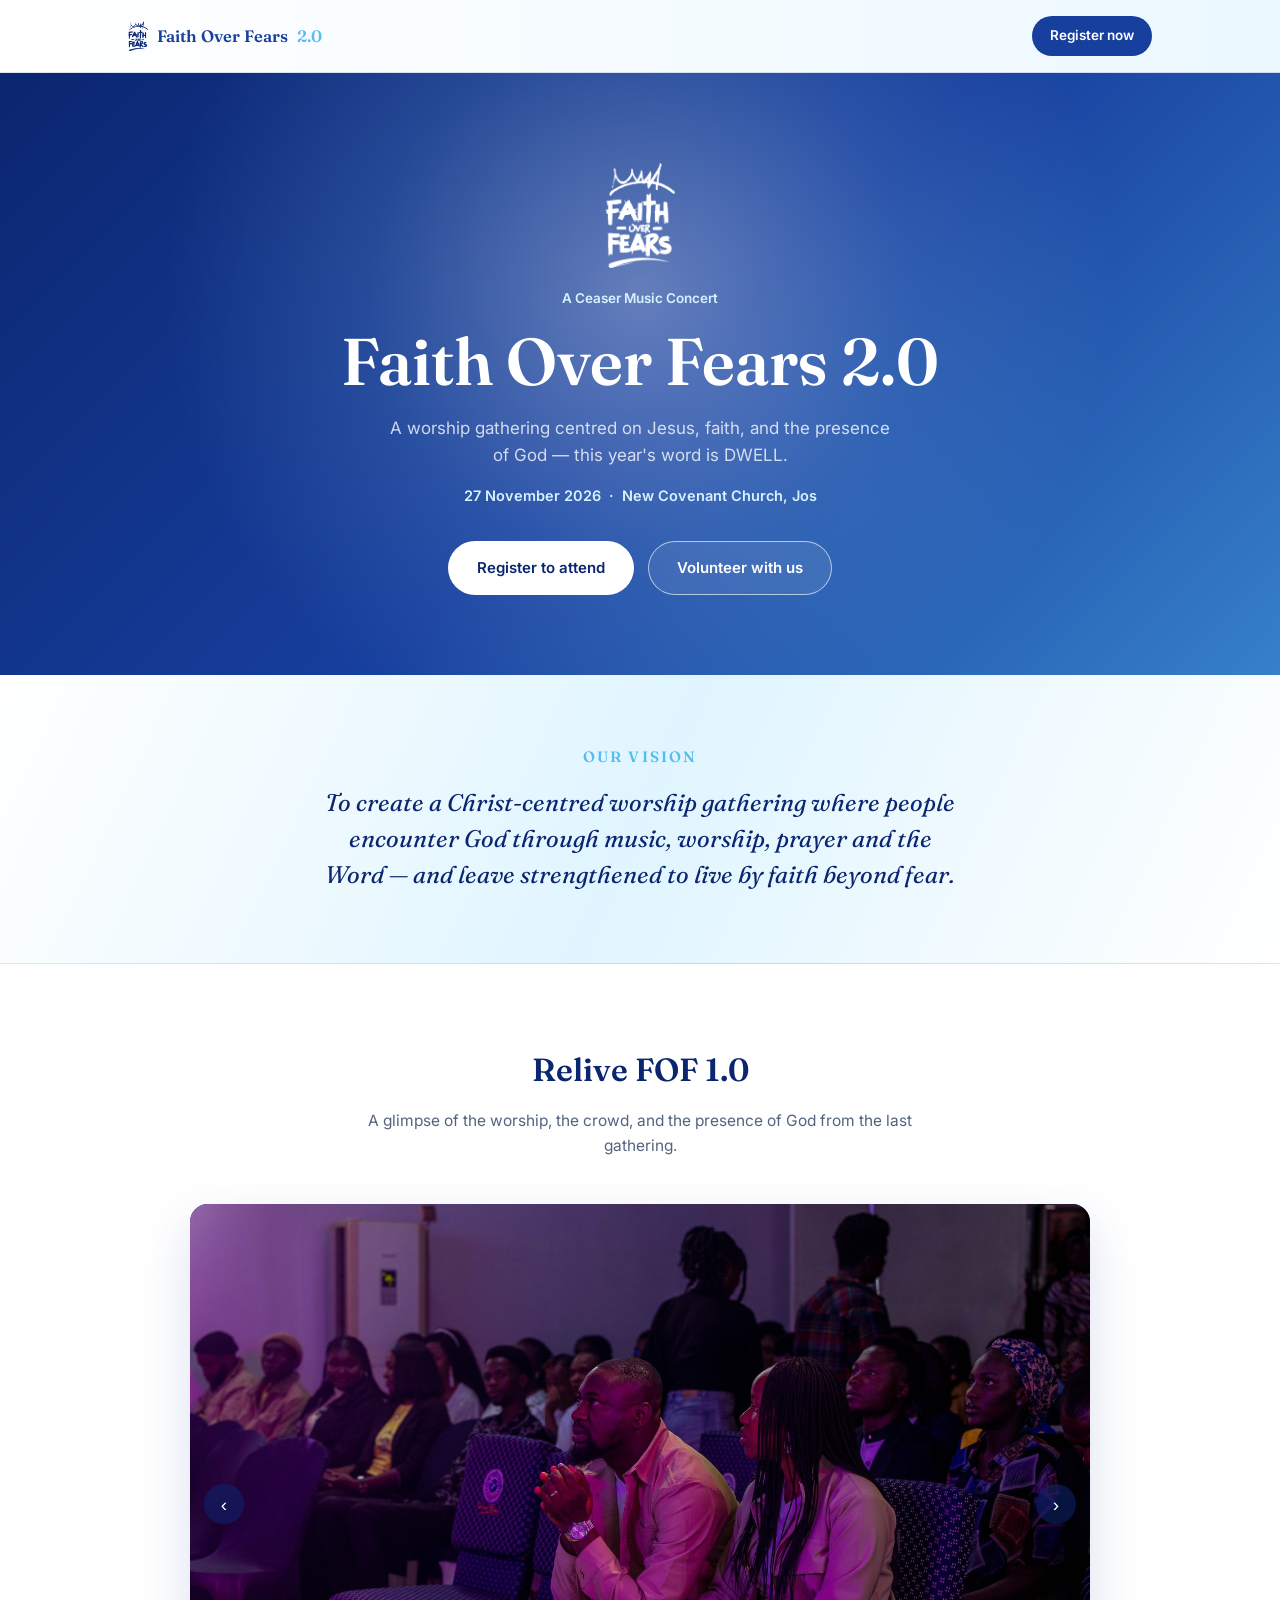
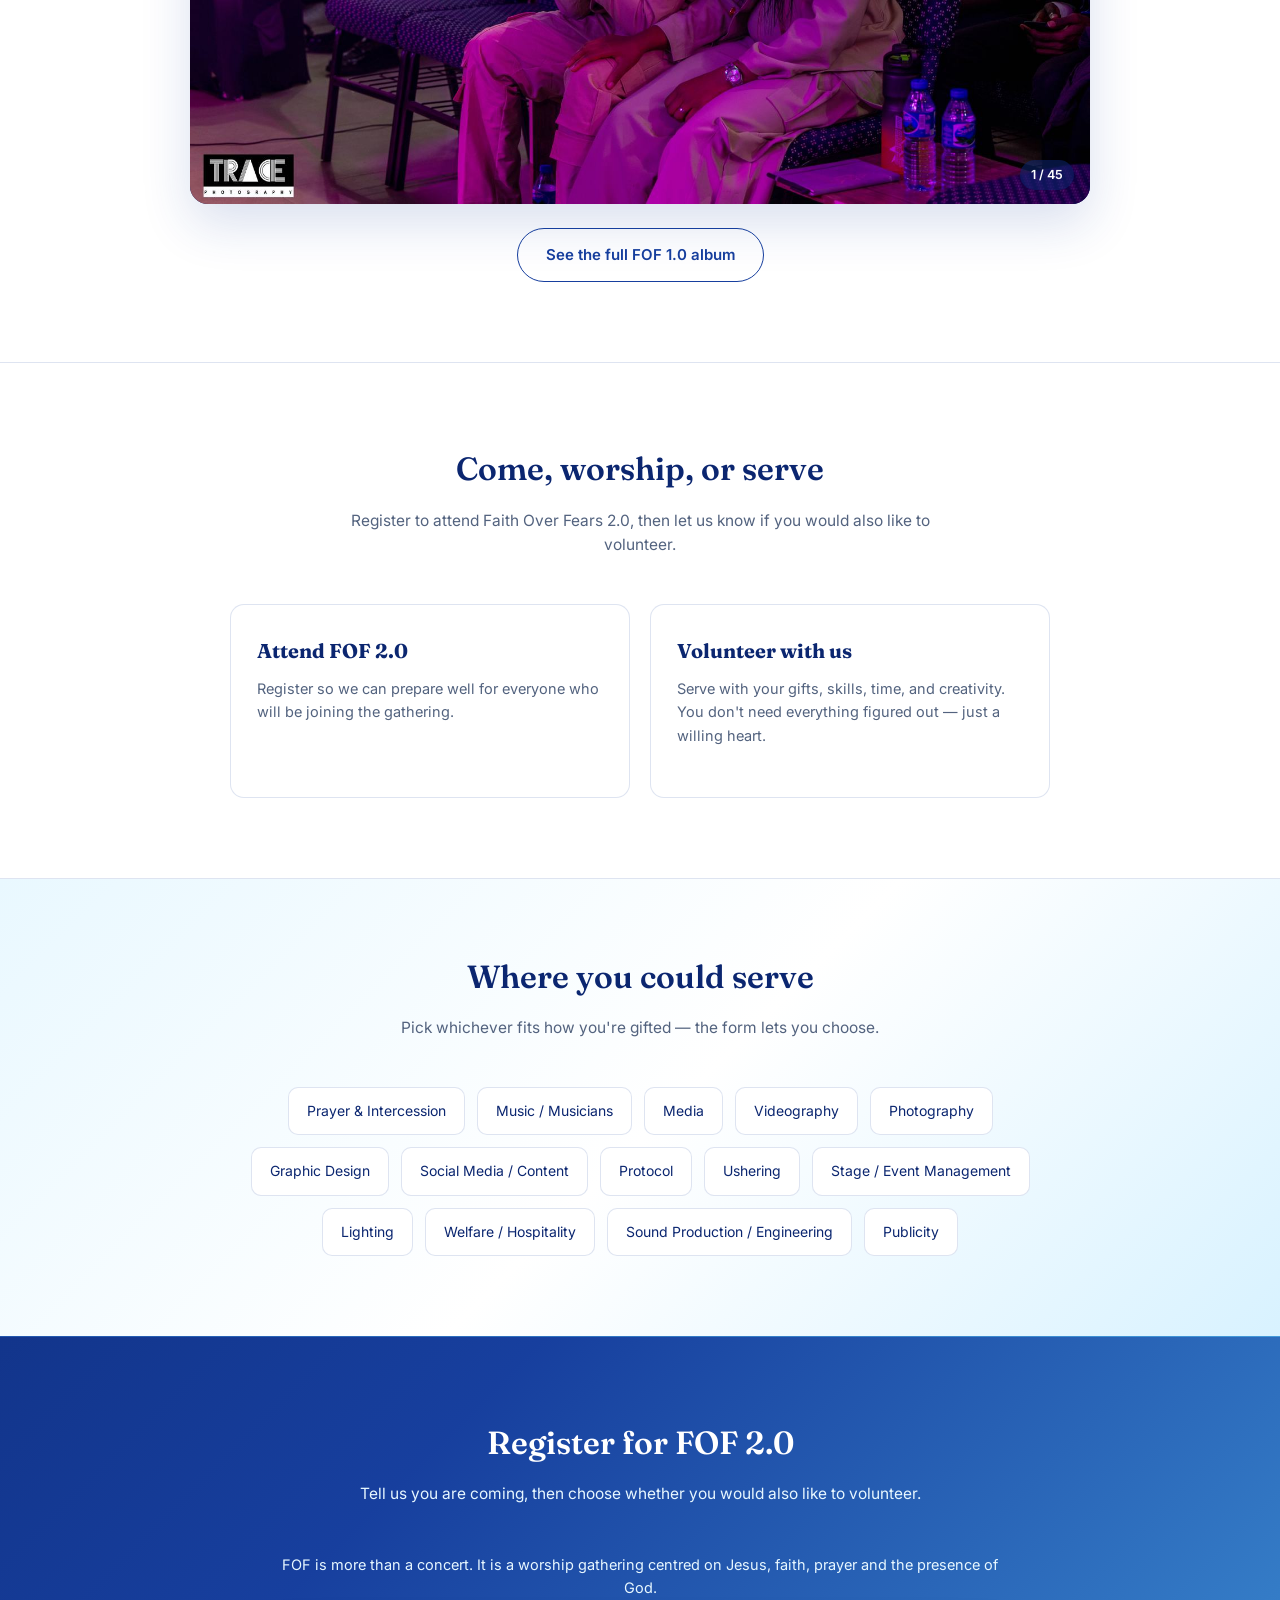
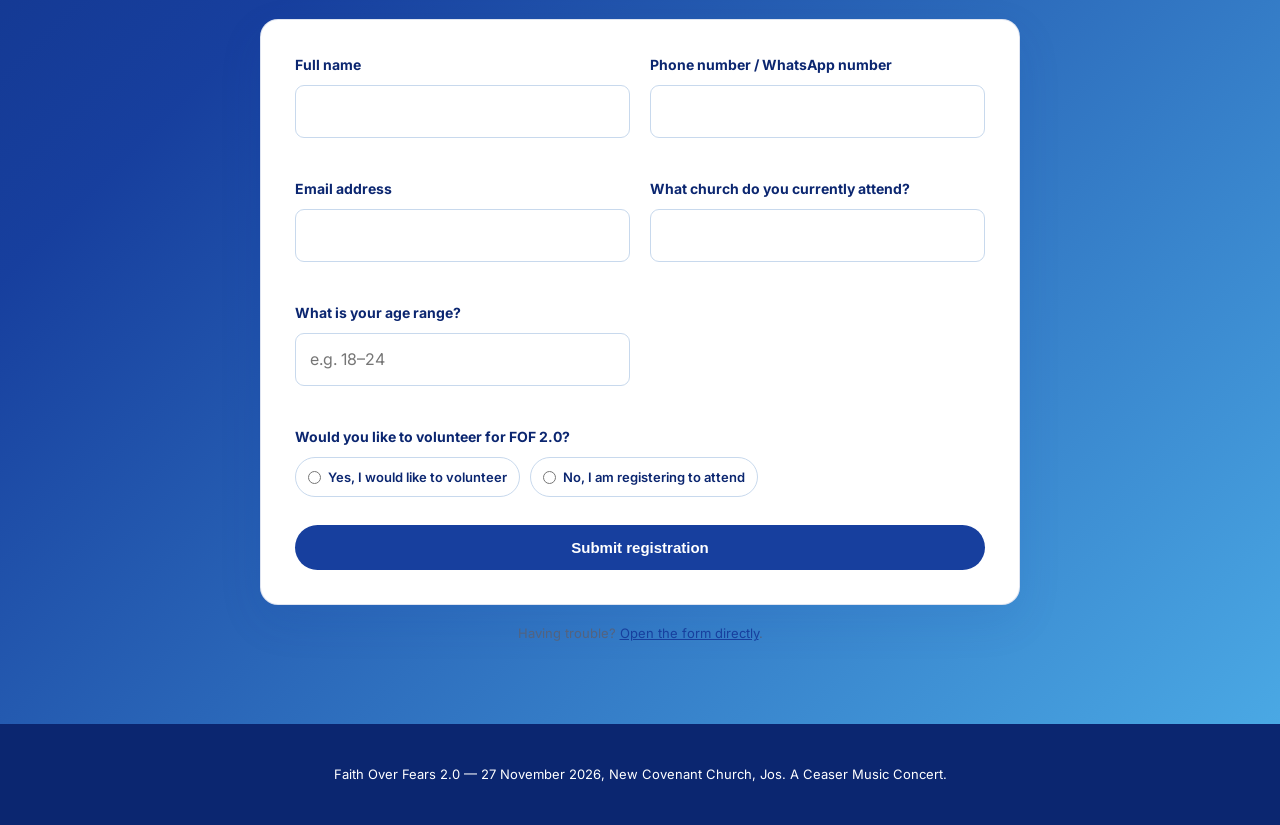
==== Faith_Over_Fears_Landing_Page.html @ 0105a873 "Add FOF 1.0 photo gallery slideshow, royal-tone nav logo, gradient QR Adds an auto-rotating slidesho" ====
<!DOCTYPE html>
<html lang="en">
<head>
<meta charset="UTF-8">
<meta name="viewport" content="width=device-width, initial-scale=1">
<title>Faith Over Fears 2.0 — Register / Volunteer</title>
<style>
@import url('https://fonts.googleapis.com/css2?family=Fraunces:ital,opsz,wght@0,9..144,400;0,9..144,500;0,9..144,600;0,9..144,700;1,9..144,500&family=Inter:wght@400;500;600;700&display=swap');

:root{
  --ink:#10245D;
  --royal:#173F9E;
  --royal-deep:#0B2670;
  --sky:#54BDF2;
  --paper:#F7FBFF;
  --paper-line: rgba(23,63,158,0.14);
  --mute: #53637F;
}

*{box-sizing:border-box;}
html{scroll-behavior:smooth;}
body{
  margin:0; padding:0; background:linear-gradient(180deg,#fff 0%,#eef9ff 48%,#fff 100%); color:var(--ink);
  font-family:'Inter',sans-serif; line-height:1.6;
}
h1,h2,h3,.display{font-family:'Fraunces',serif;}
a{color:inherit;}

.wrap{max-width:1080px; margin:0 auto; padding:0 28px;}

/* ---------- nav ---------- */
.nav{
  position:sticky; top:0; z-index:20;
  background:linear-gradient(90deg,rgba(255,255,255,.97),rgba(235,248,255,.97)); backdrop-filter:blur(10px);
  border-bottom:1px solid var(--paper-line);
}
.nav-inner{
  max-width:1080px; margin:0 auto; padding:16px 28px;
  display:flex; align-items:center; justify-content:space-between;
}
.nav-brand{display:flex; align-items:center; gap:9px; font-family:'Fraunces',serif; font-weight:600; font-size:16.5px; color:var(--royal);}
.nav-logo{height:30px; width:auto; display:block;}
.nav-cta{
  background:var(--royal); color:#fff; font-weight:600; font-size:13.5px;
  padding:9px 18px; border-radius:999px; text-decoration:none;
}

/* ---------- hero ---------- */
.hero{
  position:relative; overflow:hidden; background:linear-gradient(135deg, var(--royal-deep) 0%, var(--royal) 52%, var(--sky) 145%); color:#fff;
  padding:90px 28px 80px; text-align:center;
}
.hero-glow{
  position:absolute; top:-260px; left:50%; transform:translateX(-50%);
  width:960px; height:960px; border-radius:50%;
  background:radial-gradient(circle, rgba(255,255,255,0.34) 0%, rgba(185,232,255,0.12) 40%, transparent 70%);
  pointer-events:none;
}
.hero-content{position:relative; max-width:680px; margin:0 auto;}
.hero-logo{display:block; width:min(154px,42vw); max-height:105px; object-fit:contain; margin:0 auto 20px;}
.hero-kicker{font-size:13.5px; color:#D7F2FF; margin-bottom:18px; font-weight:600;}
.hero h1{
  font-size:clamp(38px, 6.4vw, 66px); font-weight:600; line-height:1.06; margin:0 0 18px;
}
.hero p.sub{
  font-size:17px; color:rgba(255,255,255,0.78); max-width:520px; margin:0 auto 14px; line-height:1.6;
}
.hero-meta{
  font-size:14.5px; color:#D7F2FF; margin-bottom:34px; font-weight:600;
}
.hero-ctas{display:flex; gap:14px; justify-content:center; flex-wrap:wrap;}
.btn{
  display:inline-flex; align-items:center; gap:8px; border-radius:999px;
  padding:14px 28px; font-size:15px; font-weight:600; text-decoration:none; border:1.5px solid transparent;
}
.btn-gold{background:#fff; color:var(--royal-deep);}
.btn-ghost-light{border-color:rgba(255,255,255,0.62); color:#fff; background:rgba(255,255,255,0.08);}

/* ---------- vision ---------- */
.vision{padding:70px 28px; border-bottom:1px solid var(--paper-line); background:linear-gradient(115deg,#fff 0%,#e0f5ff 50%,#fff 100%);}
.vision-inner{max-width:640px; margin:0 auto; text-align:center;}
.vision-word{
  font-family:'Fraunces',serif; font-size:15px; letter-spacing:0.14em; color:var(--sky);
  text-transform:uppercase; margin-bottom:16px; font-weight:600;
}
.vision p{
  font-family:'Fraunces',serif; font-size:24px; font-weight:400; line-height:1.5;
  color:var(--royal-deep); font-style:italic; margin:0;
}

/* ---------- FOF 1.0 gallery ---------- */
.gallery{padding:80px 28px; border-bottom:1px solid var(--paper-line); background:#fff;}
.slideshow{position:relative; max-width:900px; margin:0 auto; border-radius:18px; overflow:hidden; background:var(--royal-deep); box-shadow:0 20px 50px rgba(23,63,158,.16);}
.slideshow-frame{position:relative; width:100%; aspect-ratio:3/2;}
.slideshow-frame img{position:absolute; inset:0; width:100%; height:100%; object-fit:contain; opacity:0; transition:opacity .9s ease;}
.slideshow-frame img.is-active{opacity:1;}
.slide-btn{
  position:absolute; top:50%; transform:translateY(-50%); width:40px; height:40px; border-radius:50%;
  border:none; background:rgba(11,38,112,.55); color:#fff; font-size:19px; line-height:1; cursor:pointer;
  display:flex; align-items:center; justify-content:center;
}
.slide-btn:hover{background:rgba(11,38,112,.82);}
.slide-prev{left:14px;}
.slide-next{right:14px;}
.slide-counter{position:absolute; bottom:14px; right:16px; background:rgba(11,38,112,.55); color:#fff; font-size:12.5px; font-weight:600; padding:5px 11px; border-radius:999px;}
.gallery-more{text-align:center; margin-top:24px;}
.btn-outline{border-color:var(--royal); color:var(--royal); background:#fff;}
.btn-outline:hover{background:var(--royal); color:#fff;}
@media (max-width:640px){ .slide-btn{width:34px; height:34px; font-size:16px;} }

/* ---------- register options ---------- */
.options{padding:80px 28px; border-bottom:1px solid var(--paper-line); background:#fff;}
.section-head{max-width:580px; margin:0 auto 46px; text-align:center;}
.section-head h2{font-size:32px; font-weight:600; margin:0 0 14px; color:var(--royal-deep);}
.section-head p{color:var(--mute); font-size:15.5px; margin:0;}

.option-grid{display:grid; grid-template-columns:1fr 1fr; gap:20px; max-width:820px; margin:0 auto;}
.option-card{
  border:1.5px solid var(--paper-line); border-radius:14px; padding:30px 26px; background:#fff;
}
.option-card h3{font-size:20px; margin:0 0 10px; color:var(--royal-deep);}
.option-card p{font-size:14.5px; color:var(--mute); margin:0 0 20px;}

@media (max-width:640px){ .option-grid{grid-template-columns:1fr;} }

/* ---------- ways to serve ---------- */
.serve{padding:72px 28px 80px; background:linear-gradient(135deg,#e9f8ff 0%,#fff 52%,#d8f2ff 100%);}
.tag-grid{display:flex; flex-wrap:wrap; gap:12px; justify-content:center; max-width:820px; margin:0 auto;}
.tag{
  border:1.5px solid var(--paper-line); border-radius:10px; padding:12px 18px;
  font-size:14px; color:var(--royal-deep); background:#fff; cursor:pointer;
}
.tag:hover,.tag:focus{border-color:var(--sky); box-shadow:0 0 0 3px rgba(84,189,242,.18); outline:none;}

/* ---------- form section ---------- */
.form-section{padding:80px 28px; border-top:1px solid var(--paper-line); background:linear-gradient(135deg,var(--royal-deep) -35%,var(--royal) 24%,var(--sky) 115%);}
.form-section .section-head h2{color:#fff;}
.form-section .section-head p,.form-section .volunteer-intro{color:#e7f7ff;}
.volunteer-banner{max-width:760px; margin:0 auto 20px; padding:28px 32px; border-radius:18px; color:#fff; text-align:center; background:linear-gradient(120deg,var(--royal-deep),var(--royal) 58%,var(--sky)); box-shadow:0 16px 34px rgba(23,63,158,.18);}
.volunteer-banner .eyebrow{margin:0 0 4px; color:#D7F2FF; font-size:13px; font-weight:700; letter-spacing:.16em; text-transform:uppercase;}
.volunteer-banner h3{margin:0; font-family:'Fraunces',serif; font-size:clamp(30px,5vw,48px); line-height:1.05;}
.volunteer-intro{max-width:760px; margin:0 auto 20px; padding:0 10px; color:var(--mute); text-align:center; font-size:14.5px;}
.registration-form{max-width:760px; margin:0 auto; padding:34px; background:#fff; border:1px solid var(--paper-line); border-radius:18px; box-shadow:0 16px 44px rgba(23,63,158,.10);}
.form-intro{color:var(--mute); margin:0 0 28px; text-align:center; font-size:14.5px;}
.field-grid{display:grid; grid-template-columns:1fr 1fr; gap:20px;}
.field{margin-bottom:20px;}
.field.full{grid-column:1/-1;}
label,.field-label{display:block; color:var(--royal-deep); font-size:14px; font-weight:700; margin-bottom:8px;}
input,select,textarea{width:100%; padding:13px 14px; border:1px solid #c8d9ed; border-radius:9px; font:inherit; color:var(--ink); background:#fff; outline:none;}
textarea{min-height:120px; resize:vertical;}
input:focus,select:focus,textarea:focus{border-color:var(--sky); box-shadow:0 0 0 3px rgba(84,189,242,.18);}
.radio-set{display:flex; flex-wrap:wrap; gap:10px;}
.radio-set label{display:flex; align-items:center; gap:7px; margin:0; padding:9px 12px; color:var(--royal-deep); font-size:13px; font-weight:600; border:1px solid #c8d9ed; border-radius:999px; cursor:pointer;}
.radio-set input{width:auto; margin:0; accent-color:var(--royal);}
.form-submit{width:100%; justify-content:center; cursor:pointer; border:none; background:var(--royal); color:#fff; margin-top:8px;}
.form-submit:hover{background:var(--royal-deep);}
.form-note{max-width:760px; margin:18px auto 0; text-align:center; font-size:13px; color:var(--mute);}
.form-success{display:none; max-width:760px; margin:18px auto 0; padding:16px 18px; text-align:center; color:var(--royal-deep); background:#dff4ff; border-radius:10px; font-weight:600;}
.conditional-fields{display:none; grid-column:1/-1; padding-top:8px; margin-top:4px; border-top:1px solid var(--paper-line);}
.conditional-fields.is-visible{display:block;}

/* ---------- whatsapp / after volunteering ---------- */
.modal{display:none; position:fixed; inset:0; z-index:50; padding:24px; align-items:center; justify-content:center; background:rgba(6,22,75,.62);}
.modal.is-open{display:flex;}
.after{position:relative; width:min(560px,100%); max-height:calc(100vh - 48px); overflow:auto; padding:52px 28px; border-radius:22px; background:linear-gradient(135deg, var(--royal-deep), var(--royal), var(--sky)); color:#fff; text-align:center; box-shadow:0 26px 70px rgba(4,18,68,.38);}
.after-inner{max-width:560px; margin:0 auto;}
.after h2{font-size:28px; margin:0 0 14px;}
.after p{color:rgba(255,255,255,0.8); font-size:15px; margin:0 0 30px; line-height:1.6;}
.after-qr{
  background:#fff; border-radius:16px; padding:20px; display:inline-block; margin-bottom:22px;
}
.after-qr img{width:180px; height:180px; display:block;}
.after-link{
  display:inline-flex; align-items:center; gap:8px; background:#25D366; color:#fff;
  font-weight:600; font-size:14.5px; padding:12px 26px; border-radius:999px; text-decoration:none;
}
.modal-close{position:absolute; top:14px; right:18px; border:0; background:transparent; color:#fff; font-size:30px; line-height:1; cursor:pointer;}

/* ---------- footer ---------- */
footer{ padding:40px 28px; text-align:center; color:#fff; font-size:13px; background:var(--royal-deep); }

@media (max-width:640px){
  .registration-form{padding:24px 18px;}
  .field-grid{grid-template-columns:1fr; gap:0;}
}
</style>
</head>
<body>

<nav class="nav">
  <div class="nav-inner">
    <div class="nav-brand"><img class="nav-logo" src="fof-logo-royal.png" alt="">Faith Over Fears <span style="color:var(--sky);">2.0</span></div>
    <a href="#serve-form" class="nav-cta">Register now</a>
  </div>
</nav>

<section class="hero">
  <div class="hero-glow"></div>
  <div class="hero-content">
    <img class="hero-logo" src="fof-logo.png" alt="Faith Over Fears">
    <div class="hero-kicker">A Ceaser Music Concert</div>
    <h1>Faith Over Fears 2.0</h1>
    <p class="sub">A worship gathering centred on Jesus, faith, and the presence of God — this year's word is DWELL.</p>
    <div class="hero-meta">27 November 2026 &nbsp;·&nbsp; New Covenant Church, Jos</div>
    <div class="hero-ctas">
      <a href="#serve-form" class="btn btn-gold">Register to attend</a>
      <a href="#ways-to-serve" class="btn btn-ghost-light">Volunteer with us</a>
    </div>
  </div>
</section>

<section class="vision">
  <div class="vision-inner">
    <div class="vision-word">Our vision</div>
    <p>To create a Christ-centred worship gathering where people encounter God through music, worship, prayer and the Word — and leave strengthened to live by faith beyond fear.</p>
  </div>
</section>

<section class="gallery" id="fof-gallery">
  <div class="section-head">
    <h2>Relive FOF 1.0</h2>
    <p>A glimpse of the worship, the crowd, and the presence of God from the last gathering.</p>
  </div>
  <div class="slideshow">
    <div class="slideshow-frame" id="slideshow-frame"></div>
    <button class="slide-btn slide-prev" type="button" aria-label="Previous photo">&#8249;</button>
    <button class="slide-btn slide-next" type="button" aria-label="Next photo">&#8250;</button>
    <div class="slide-counter" id="slide-counter"></div>
  </div>
  <div class="gallery-more">
    <a class="btn btn-outline" href="https://drive.google.com/drive/folders/13BLYQHQpDB5dlmKnz6b_KzYZPr5kLVZo?usp=sharing" target="_blank" rel="noopener">See the full FOF 1.0 album</a>
  </div>
</section>

<section class="options">
  <div class="section-head">
    <h2>Come, worship, or serve</h2>
    <p>Register to attend Faith Over Fears 2.0, then let us know if you would also like to volunteer.</p>
  </div>
  <div class="option-grid">
    <div class="option-card">
      <h3>Attend FOF 2.0</h3>
      <p>Register so we can prepare well for everyone who will be joining the gathering.</p>
    </div>
    <div class="option-card">
      <h3>Volunteer with us</h3>
      <p>Serve with your gifts, skills, time, and creativity. You don't need everything figured out — just a willing heart.</p>
    </div>
  </div>
</section>

<section class="serve" id="ways-to-serve">
  <div class="section-head">
    <h2>Where you could serve</h2>
    <p>Pick whichever fits how you're gifted — the form lets you choose.</p>
  </div>
  <div class="tag-grid">
    <div class="tag">Prayer &amp; Intercession</div>
    <div class="tag">Music / Musicians</div>
    <div class="tag">Media</div>
    <div class="tag">Videography</div>
    <div class="tag">Photography</div>
    <div class="tag">Graphic Design</div>
    <div class="tag">Social Media / Content</div>
    <div class="tag">Protocol</div>
    <div class="tag">Ushering</div>
    <div class="tag">Stage / Event Management</div>
    <div class="tag">Lighting</div>
    <div class="tag">Welfare / Hospitality</div>
    <div class="tag">Sound Production / Engineering</div>
    <div class="tag">Publicity</div>
  </div>
</section>

<section class="form-section" id="serve-form">
  <div class="section-head">
    <h2>Register for FOF 2.0</h2>
    <p>Tell us you are coming, then choose whether you would also like to volunteer.</p>
  </div>
  <div class="volunteer-intro">
    FOF is more than a concert. It is a worship gathering centred on Jesus, faith, prayer and the presence of God.
  </div>
  <form class="registration-form" id="fof-form" action="https://docs.google.com/forms/d/e/1FAIpQLSe1YUDqcetxkbWKdzj-RdIOCk5eUn556N_CJ4VFwDsIo4phkQ/formResponse" method="POST" target="form-response">
    <div class="field-grid">
      <div class="field"><label for="full-name">Full name</label><input id="full-name" name="entry.1284251616" required></div>
      <div class="field"><label for="phone">Phone number / WhatsApp number</label><input id="phone" name="entry.1002885551" type="tel" required></div>
      <div class="field"><label for="email">Email address</label><input id="email" name="entry.1367351184" type="email" required></div>
      <div class="field"><label for="church">What church do you currently attend?</label><input id="church" name="entry.375575311"></div>
      <div class="field"><label for="age">What is your age range?</label><input id="age" name="entry.1150705922" placeholder="e.g. 18–24"></div>
      <div class="field full"><span class="field-label">Would you like to volunteer for FOF 2.0?</span><div class="radio-set"><label><input type="radio" name="volunteer-choice" value="yes" required>Yes, I would like to volunteer</label><label><input type="radio" name="volunteer-choice" value="no">No, I am registering to attend</label></div></div>
      <div class="conditional-fields" id="volunteer-fields">
        <div class="volunteer-banner"><p class="eyebrow">Faith Over Fears 2.0</p><h3>Call for Volunteers</h3></div>
        <div class="field"><label for="area">Which area would you be most interested in serving?</label><select id="area" name="entry.395311699" disabled><option value="" selected>Choose an area</option><option>Prayer &amp; Intercession</option><option>Music / Musicians</option><option>Media</option><option>Videography</option><option>Photography</option><option>Graphic Design</option><option>Social Media / Content</option><option>Protocol</option><option>Ushering</option><option>Stage / Event Management</option><option>Lighting</option><option>Welfare / Hospitality</option><option>Sound Production / Engineering</option><option>Publicity</option></select></div>
        <div class="field"><label for="skills">What skills, experience or gifts can you bring to the team?</label><textarea id="skills" name="entry.1429446831" disabled></textarea></div>
        <div class="field"><label for="experience">Have you served on an event or ministry team before? If yes, briefly tell us about your experience.</label><textarea id="experience" name="entry.885010656" disabled></textarea></div>
        <div class="field"><span class="field-label">How available will you be for FOF 2.0 preparations?</span><div class="radio-set"><label><input type="radio" name="entry.1141983518" value="Very available" disabled>Very available</label><label><input type="radio" name="entry.1141983518" value="Available when needed" disabled>Available when needed</label><label><input type="radio" name="entry.1141983518" value="Limited availability" disabled>Limited availability</label><label><input type="radio" name="entry.1141983518" value="I'm not sure yet" disabled>I'm not sure yet</label></div></div>
        <div class="field"><label for="hope">What would you hope to contribute or experience through serving at FOF 2.0?</label><textarea id="hope" name="entry.212236516" disabled></textarea></div>
        <div class="field"><label for="anything-else">Is there anything else you would like the FOF team to know?</label><textarea id="anything-else" name="entry.241941492" disabled></textarea></div>
      </div>
    </div>
    <button class="btn form-submit" type="submit">Submit registration</button>
  </form>
  <iframe name="form-response" title="Google Form response" hidden></iframe>
  <p class="form-note">Having trouble? <a href="https://forms.gle/uZRjwtRyJ9sm1Yai8" style="color:var(--royal);">Open the form directly</a>.</p>
</section>

<section class="modal" id="volunteer-modal" aria-hidden="true" role="dialog" aria-modal="true" aria-labelledby="modal-title">
  <div class="after after-inner">
    <button class="modal-close" type="button" aria-label="Close">×</button>
    <h2 id="modal-title">Signed up to volunteer?</h2>
    <p>Welcome to the team. Scan the code or tap below to join the FOF 2.0 volunteer WhatsApp group — that's where all the coordination happens from here.</p>
    <div class="after-qr">
      <img src="[data-uri]" alt="Scan to join the WhatsApp volunteer group">
    </div>
    <div>
      <a href="https://chat.whatsapp.com/DGNwFDpcz21A7T6hBuxInj?s=cl&amp;p=i&amp;mlu=4&amp;ilr=4" class="after-link">Join the WhatsApp group</a>
    </div>
  </div>
</section>

<footer>
  Faith Over Fears 2.0 — 27 November 2026, New Covenant Church, Jos. A Ceaser Music Concert.
</footer>

<script>
  const form = document.getElementById('fof-form');
  const volunteerFields = document.getElementById('volunteer-fields');
  const volunteerModal = document.getElementById('volunteer-modal');
  const volunteerControls = volunteerFields.querySelectorAll('input, select, textarea');

  form.querySelectorAll('input[name="volunteer-choice"]').forEach(function (choice) {
    choice.addEventListener('change', function () {
      const volunteering = this.value === 'yes';
      volunteerFields.classList.toggle('is-visible', volunteering);
      volunteerControls.forEach(function (control) { control.disabled = !volunteering; });
    });
  });

  form.addEventListener('submit', function () {
    const volunteering = form.querySelector('input[name="volunteer-choice"]:checked').value === 'yes';
    window.setTimeout(function () {
      if (volunteering) {
        volunteerModal.classList.add('is-open');
        volunteerModal.setAttribute('aria-hidden', 'false');
      }
    }, 700);
  });
  document.querySelector('.modal-close').addEventListener('click', function () {
    volunteerModal.classList.remove('is-open');
    volunteerModal.setAttribute('aria-hidden', 'true');
  });
  volunteerModal.addEventListener('click', function (event) {
    if (event.target === volunteerModal) document.querySelector('.modal-close').click();
  });

  document.querySelectorAll('.tag').forEach(function (tag) {
    tag.setAttribute('role', 'button');
    tag.setAttribute('tabindex', '0');
    function chooseVolunteerArea() {
      const yesChoice = form.querySelector('input[name="volunteer-choice"][value="yes"]');
      yesChoice.checked = true;
      yesChoice.dispatchEvent(new Event('change'));
      document.getElementById('area').value = tag.textContent.trim();
      document.getElementById('serve-form').scrollIntoView({ behavior: 'smooth', block: 'start' });
    }
    tag.addEventListener('click', chooseVolunteerArea);
    tag.addEventListener('keydown', function (event) {
      if (event.key === 'Enter' || event.key === ' ') { event.preventDefault(); chooseVolunteerArea(); }
    });
  });

  (function () {
    var PRIORITY_COUNT = 23;
    var EVENT_COUNT = 22;
    var files = [];
    for (var p = 1; p <= PRIORITY_COUNT; p++) files.push('gallery/priority-' + String(p).padStart(2, '0') + '.jpg');
    for (var e = 1; e <= EVENT_COUNT; e++) files.push('gallery/event-' + String(e).padStart(2, '0') + '.jpg');

    var frame = document.getElementById('slideshow-frame');
    var counter = document.getElementById('slide-counter');
    var prevBtn = document.querySelector('.slide-prev');
    var nextBtn = document.querySelector('.slide-next');
    var slides = [];
    var current = 0;
    var timer = null;

    files.forEach(function (src, i) {
      var img = document.createElement('img');
      img.src = src;
      img.alt = 'Faith Over Fears 1.0 photo ' + (i + 1);
      img.loading = i === 0 ? 'eager' : 'lazy';
      img.addEventListener('error', function () {
        var idx = slides.indexOf(img);
        if (idx === -1) return;
        slides.splice(idx, 1);
        img.remove();
        if (slides.length) {
          current = current % slides.length;
          show(current);
        }
      });
      frame.appendChild(img);
      slides.push(img);
    });

    function show(index) {
      if (!slides.length) return;
      current = (index + slides.length) % slides.length;
      slides.forEach(function (img, i) { img.classList.toggle('is-active', i === current); });
      counter.textContent = (current + 1) + ' / ' + slides.length;
    }

    function next() { show(current + 1); resetTimer(); }
    function prev() { show(current - 1); resetTimer(); }
    function resetTimer() {
      if (timer) clearInterval(timer);
      timer = setInterval(function () { show(current + 1); }, 4500);
    }

    nextBtn.addEventListener('click', next);
    prevBtn.addEventListener('click', prev);

    show(0);
    resetTimer();
  })();
</script>

</body>
</html>
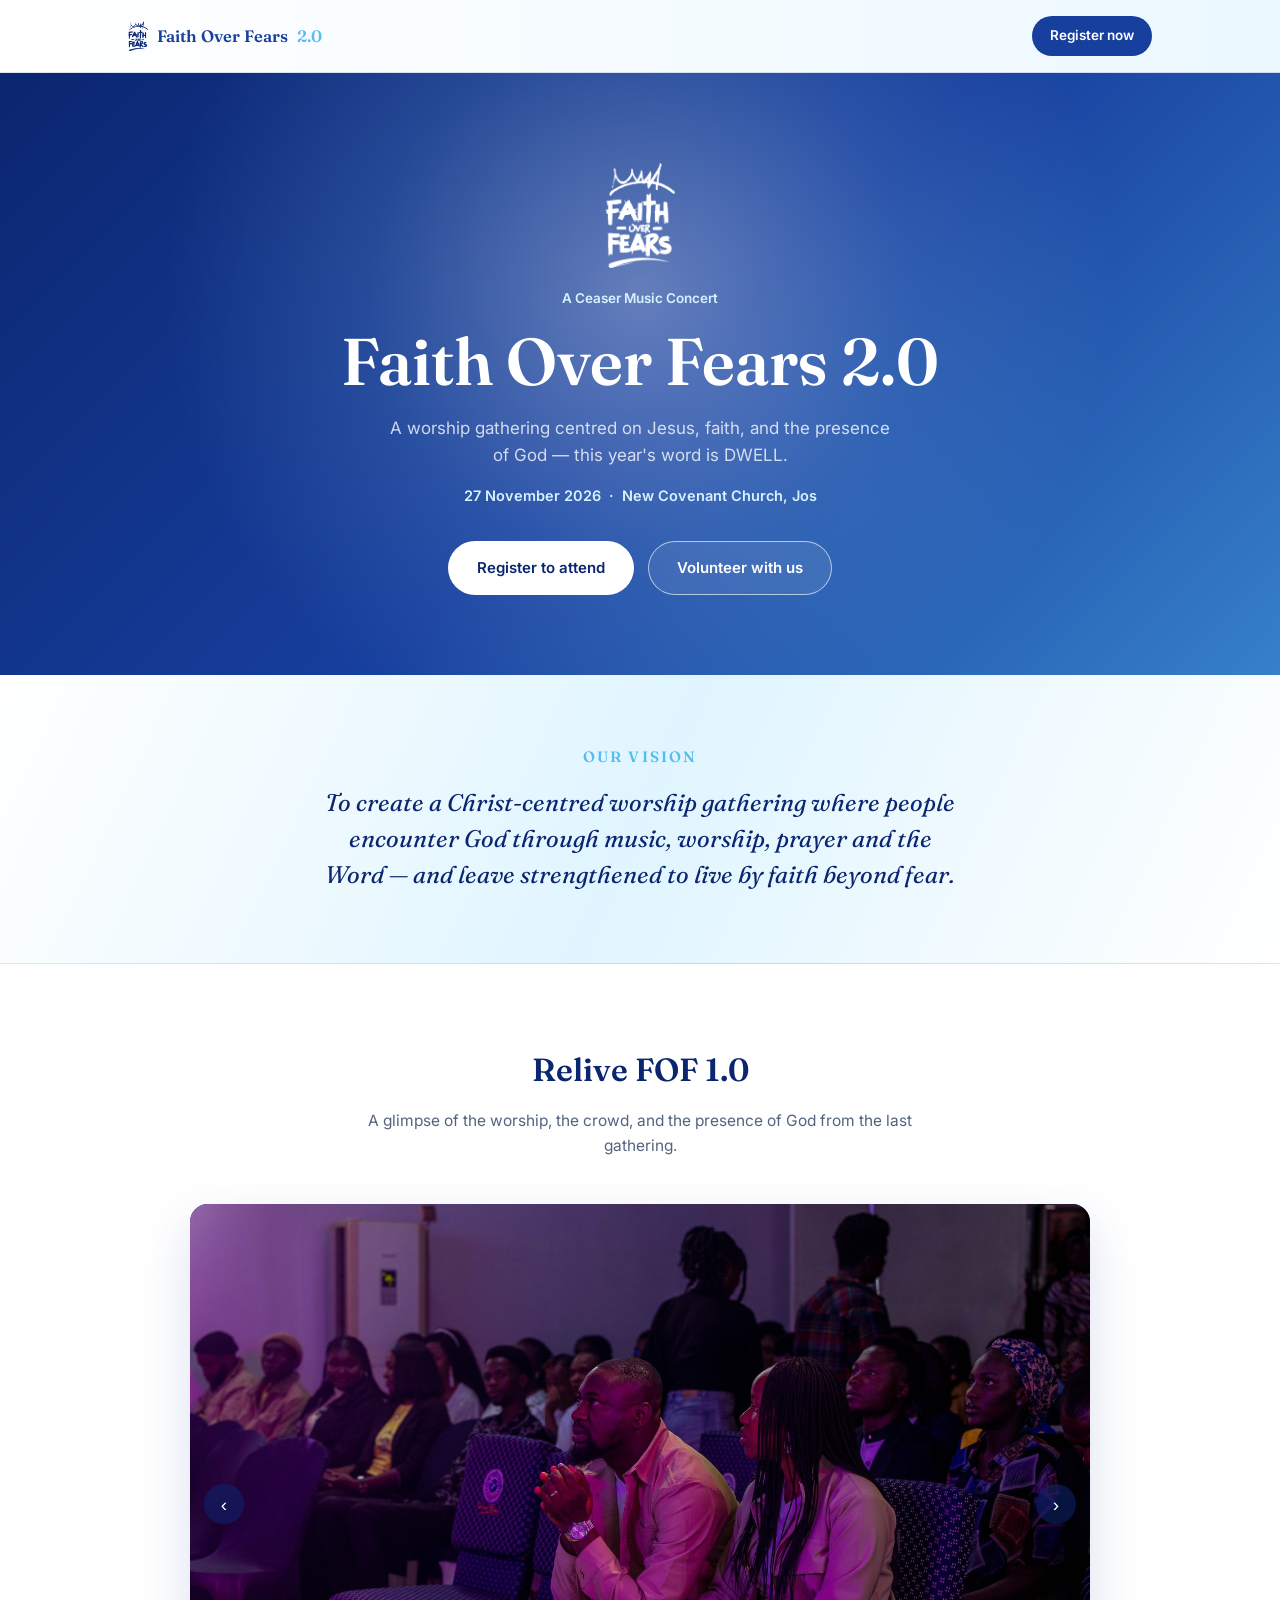
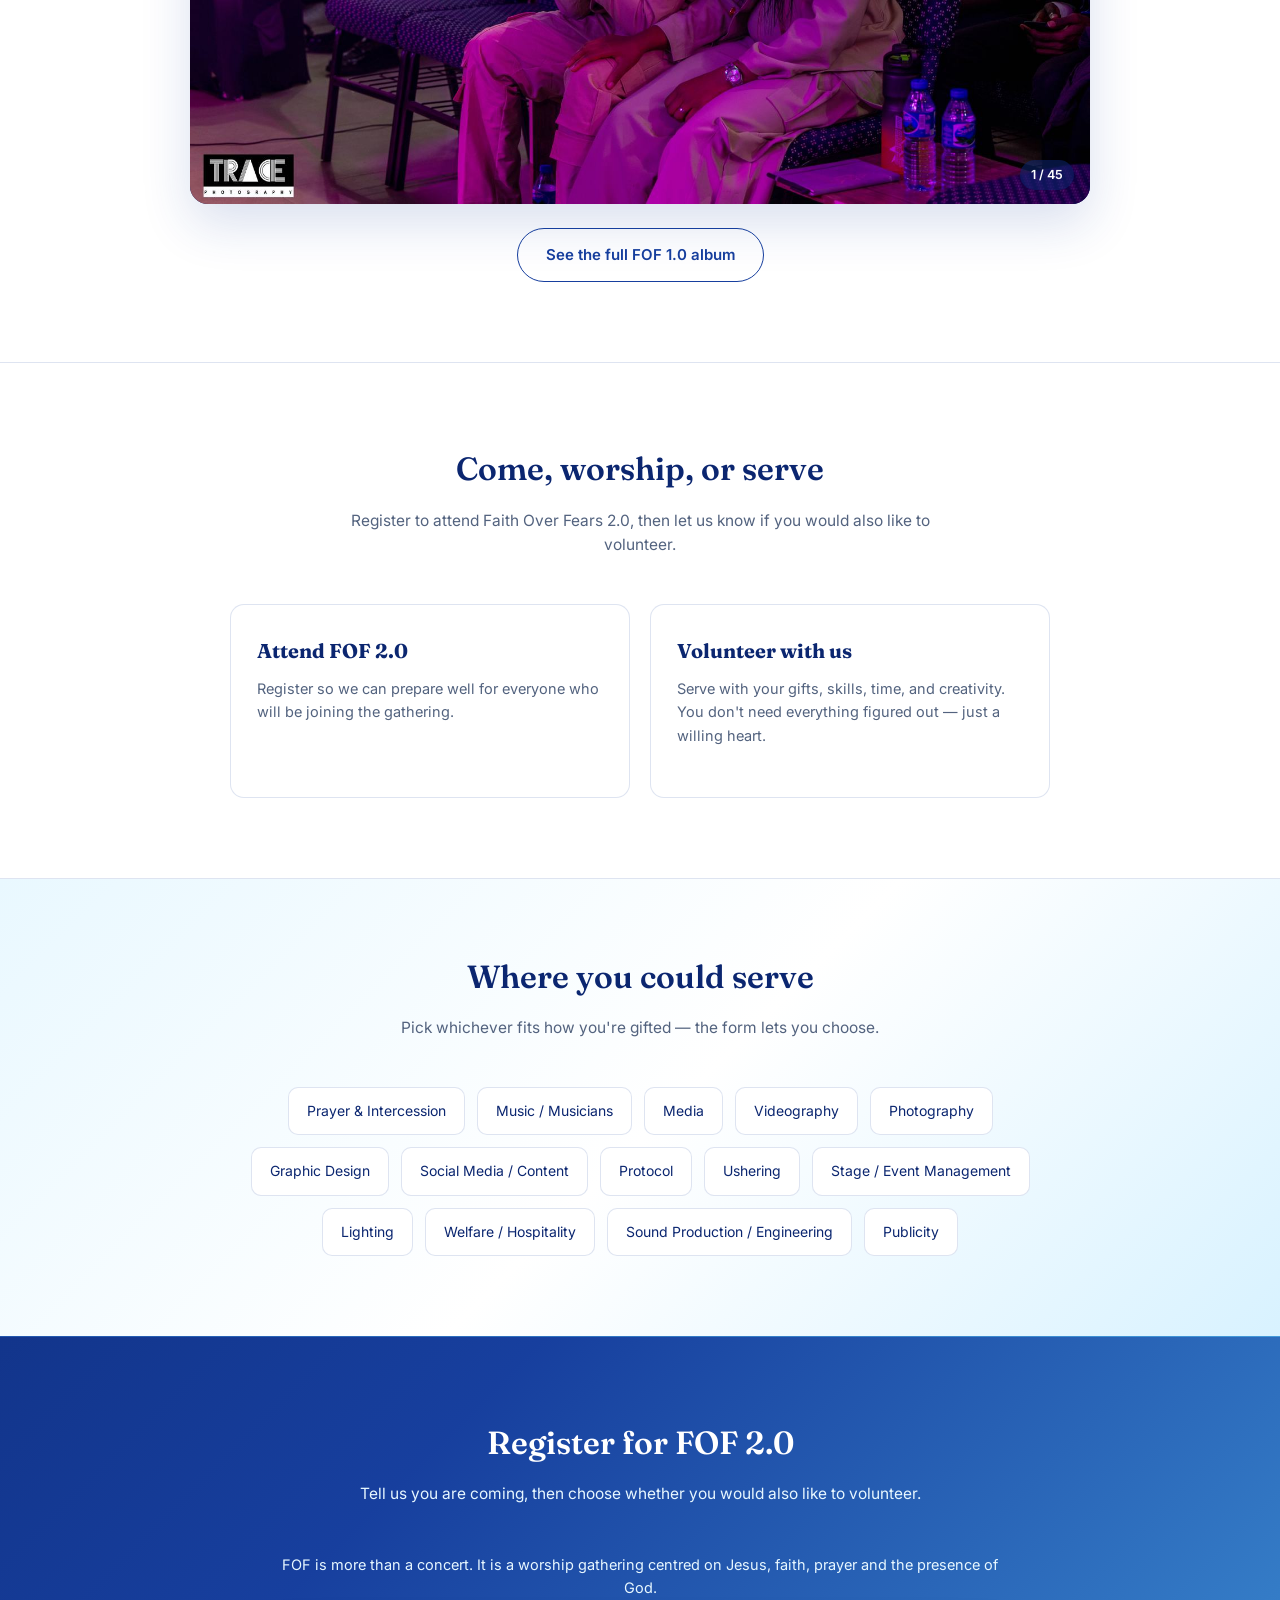
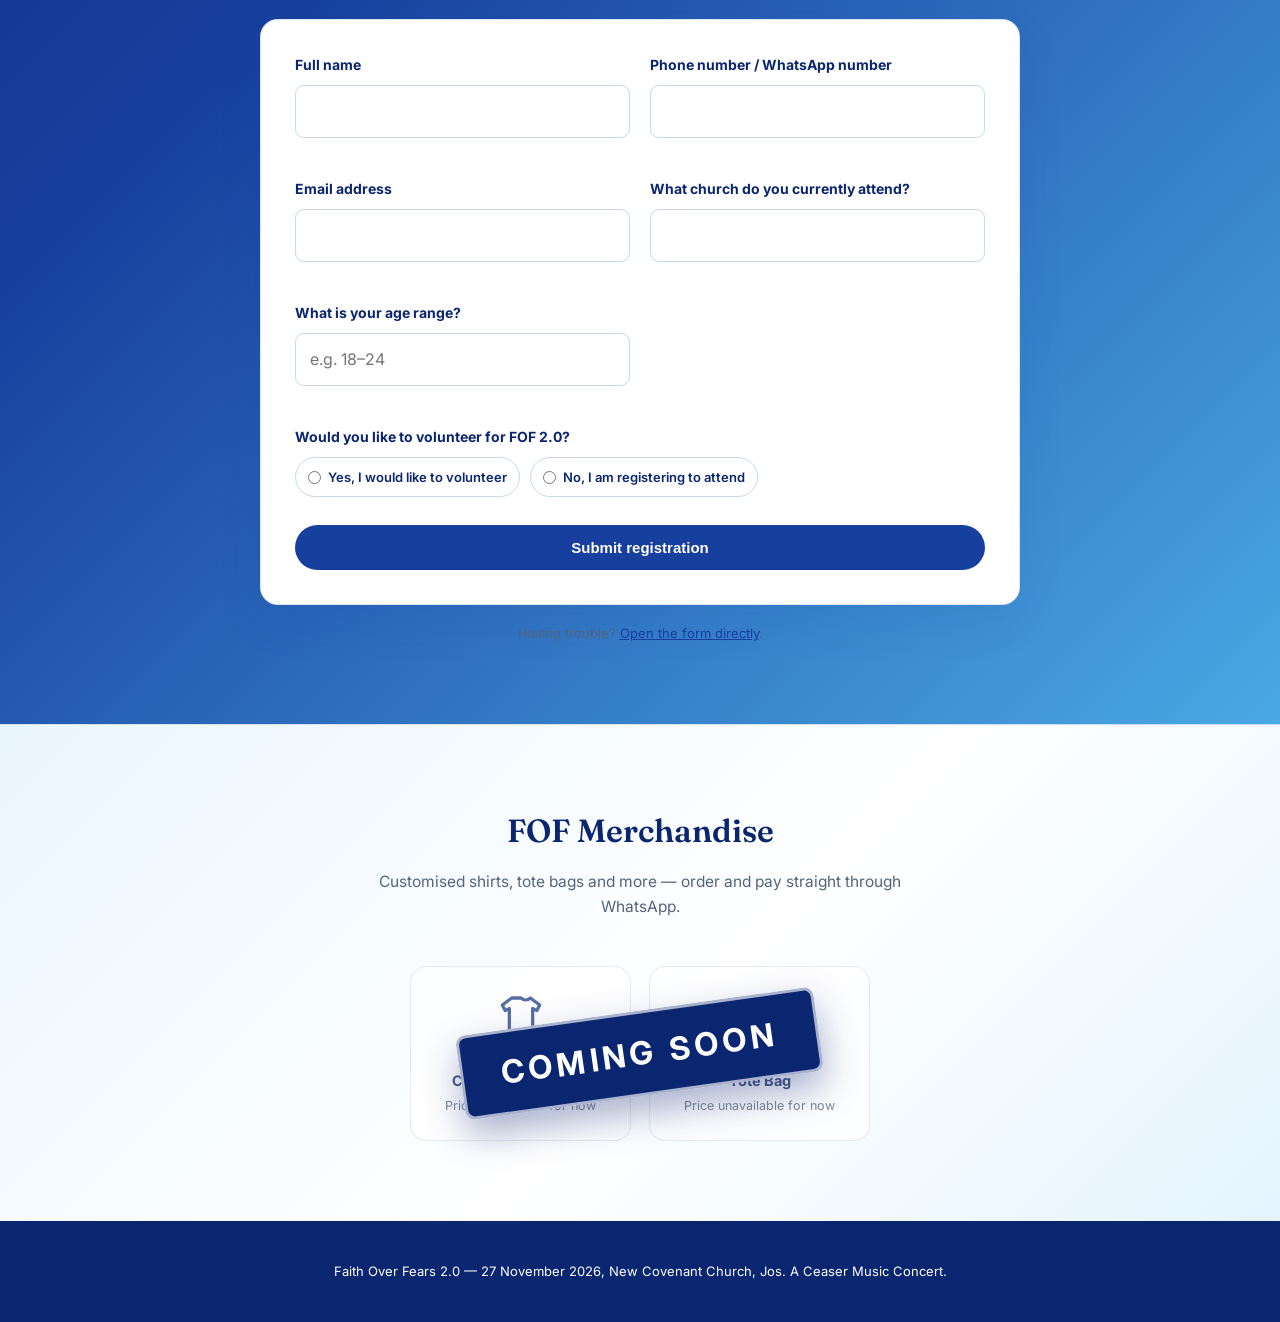
==== commit 4e66a599: "Add FOF merchandise teaser banner Adds a "Coming Soon" merch section (customised T-shirt, tote bag) " ====
--- a/Faith_Over_Fears_Landing_Page.html
+++ b/Faith_Over_Fears_Landing_Page.html
@@ -176,6 +176,27 @@
 }
 .modal-close{position:absolute; top:14px; right:18px; border:0; background:transparent; color:#fff; font-size:30px; line-height:1; cursor:pointer;}
 
+/* ---------- merchandise ---------- */
+.merch{padding:80px 28px; border-top:1px solid var(--paper-line); background:linear-gradient(135deg,#eaf6ff 0%,#fff 55%,#e4f4ff 100%);}
+.merch-wrap{position:relative; max-width:900px; margin:0 auto;}
+.merch-grid{
+  display:grid; grid-template-columns:repeat(auto-fit,minmax(150px,1fr)); gap:18px; max-width:460px; margin:0 auto;
+  filter:grayscale(.25); opacity:.75;
+}
+.merch-card{background:#fff; border:1.5px solid var(--paper-line); border-radius:16px; padding:24px 16px; text-align:center; display:block; text-decoration:none;}
+.merch-icon{width:56px; height:56px; margin:0 auto 14px; color:var(--royal);}
+.merch-card h4{margin:0 0 4px; font-size:14.5px; color:var(--royal-deep);}
+.merch-card p{margin:0; font-size:12.5px; color:var(--mute);}
+.merch-ribbon{
+  position:absolute; inset:0; display:flex; align-items:center; justify-content:center;
+  pointer-events:none; z-index:5;
+}
+.merch-ribbon span{
+  transform:rotate(-8deg); background:var(--royal-deep); color:#fff; font-weight:700; letter-spacing:.14em;
+  font-size:clamp(18px,4vw,32px); padding:14px 38px; border-radius:10px; text-transform:uppercase;
+  box-shadow:0 16px 36px rgba(11,38,112,.35); border:3px solid rgba(255,255,255,.65); text-align:center;
+}
+
 /* ---------- footer ---------- */
 footer{ padding:40px 28px; text-align:center; color:#fff; font-size:13px; background:var(--royal-deep); }
 
@@ -315,6 +336,28 @@
     <div>
       <a href="https://chat.whatsapp.com/DGNwFDpcz21A7T6hBuxInj?s=cl&amp;p=i&amp;mlu=4&amp;ilr=4" class="after-link">Join the WhatsApp group</a>
     </div>
+  </div>
+</section>
+
+<section class="merch">
+  <div class="section-head">
+    <h2>FOF Merchandise</h2>
+    <p>Customised shirts, tote bags and more — order and pay straight through WhatsApp.</p>
+  </div>
+  <div class="merch-wrap">
+    <div class="merch-grid">
+      <a class="merch-card" href="https://wa.me/2348038577654?text=Hi!%20I%27d%20like%20to%20order%3A%20Customised%20T-shirt" target="_blank" rel="noopener">
+        <svg class="merch-icon" viewBox="0 0 24 24" fill="none" stroke="currentColor" stroke-width="1.4" stroke-linecap="round" stroke-linejoin="round"><path d="M8 3 4 6l1.2 2.4L7 7.5V20a1 1 0 0 0 1 1h8a1 1 0 0 0 1-1V7.5l1.8.9L20 6l-4-3a3 3 0 0 1-4 0Z"/></svg>
+        <h4>Customised T-Shirt</h4>
+        <p>Price unavailable for now</p>
+      </a>
+      <a class="merch-card" href="https://wa.me/2348038577654?text=Hi!%20I%27d%20like%20to%20order%3A%20Tote%20bag" target="_blank" rel="noopener">
+        <svg class="merch-icon" viewBox="0 0 24 24" fill="none" stroke="currentColor" stroke-width="1.4" stroke-linecap="round" stroke-linejoin="round"><path d="M8.5 8V6.5a3.5 3.5 0 0 1 7 0V8"/><path d="M5 8h14l-1.3 11.5a1 1 0 0 1-1 .5H7.3a1 1 0 0 1-1-.5L5 8Z"/><path d="M5 8h14"/></svg>
+        <h4>Tote Bag</h4>
+        <p>Price unavailable for now</p>
+      </a>
+    </div>
+    <div class="merch-ribbon"><span>Coming Soon</span></div>
   </div>
 </section>
 
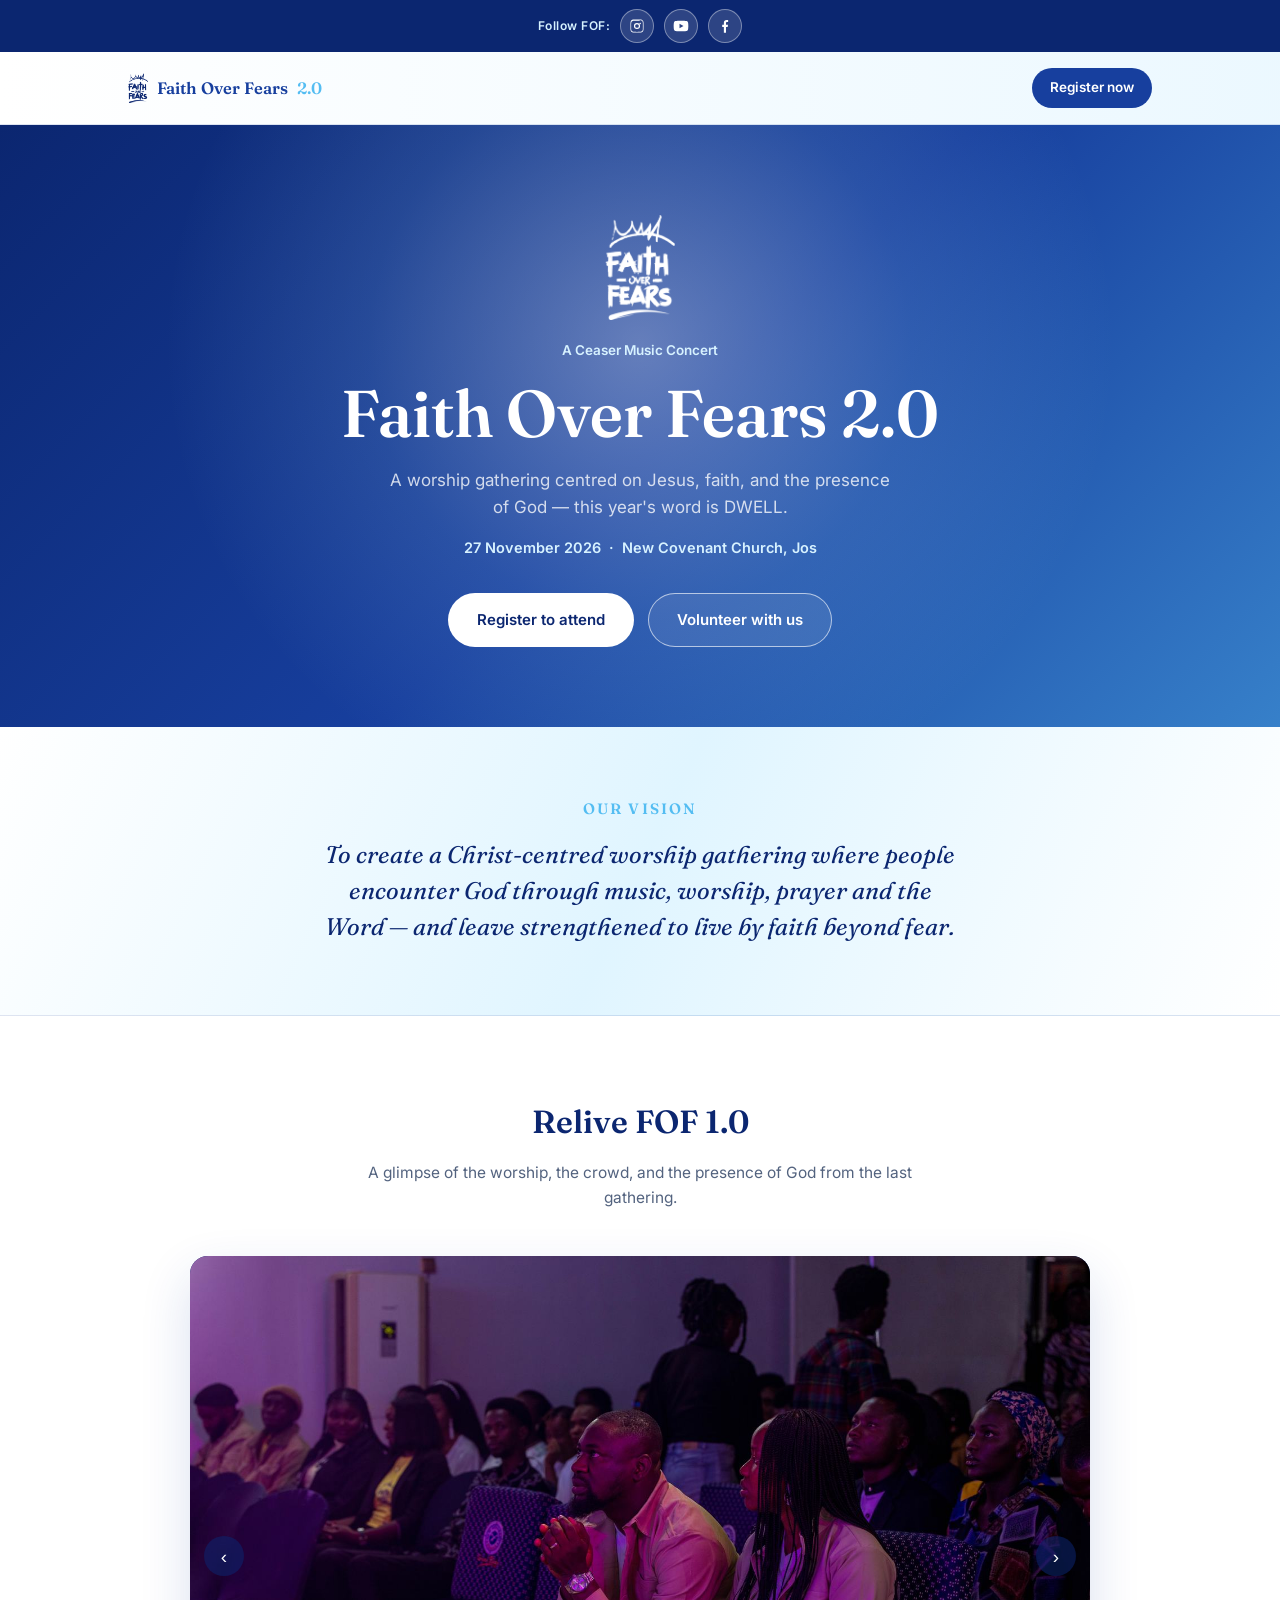
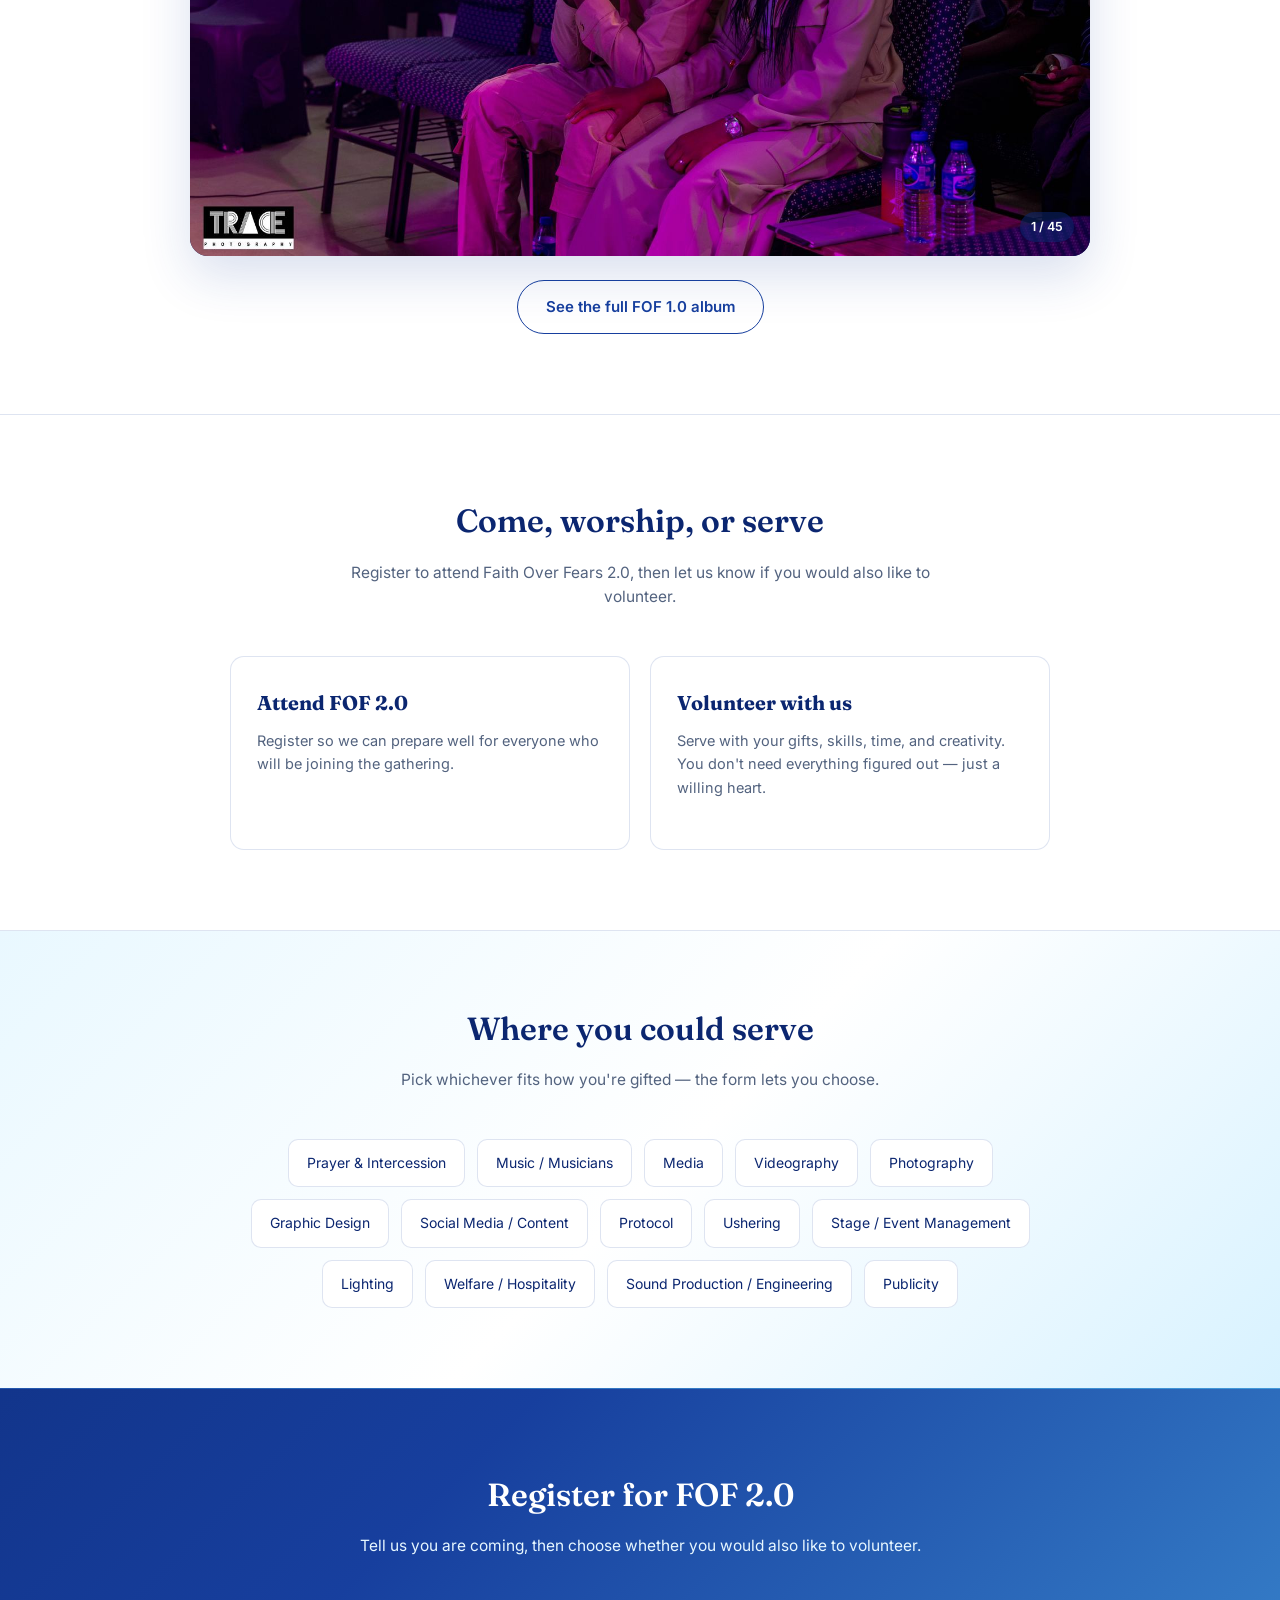
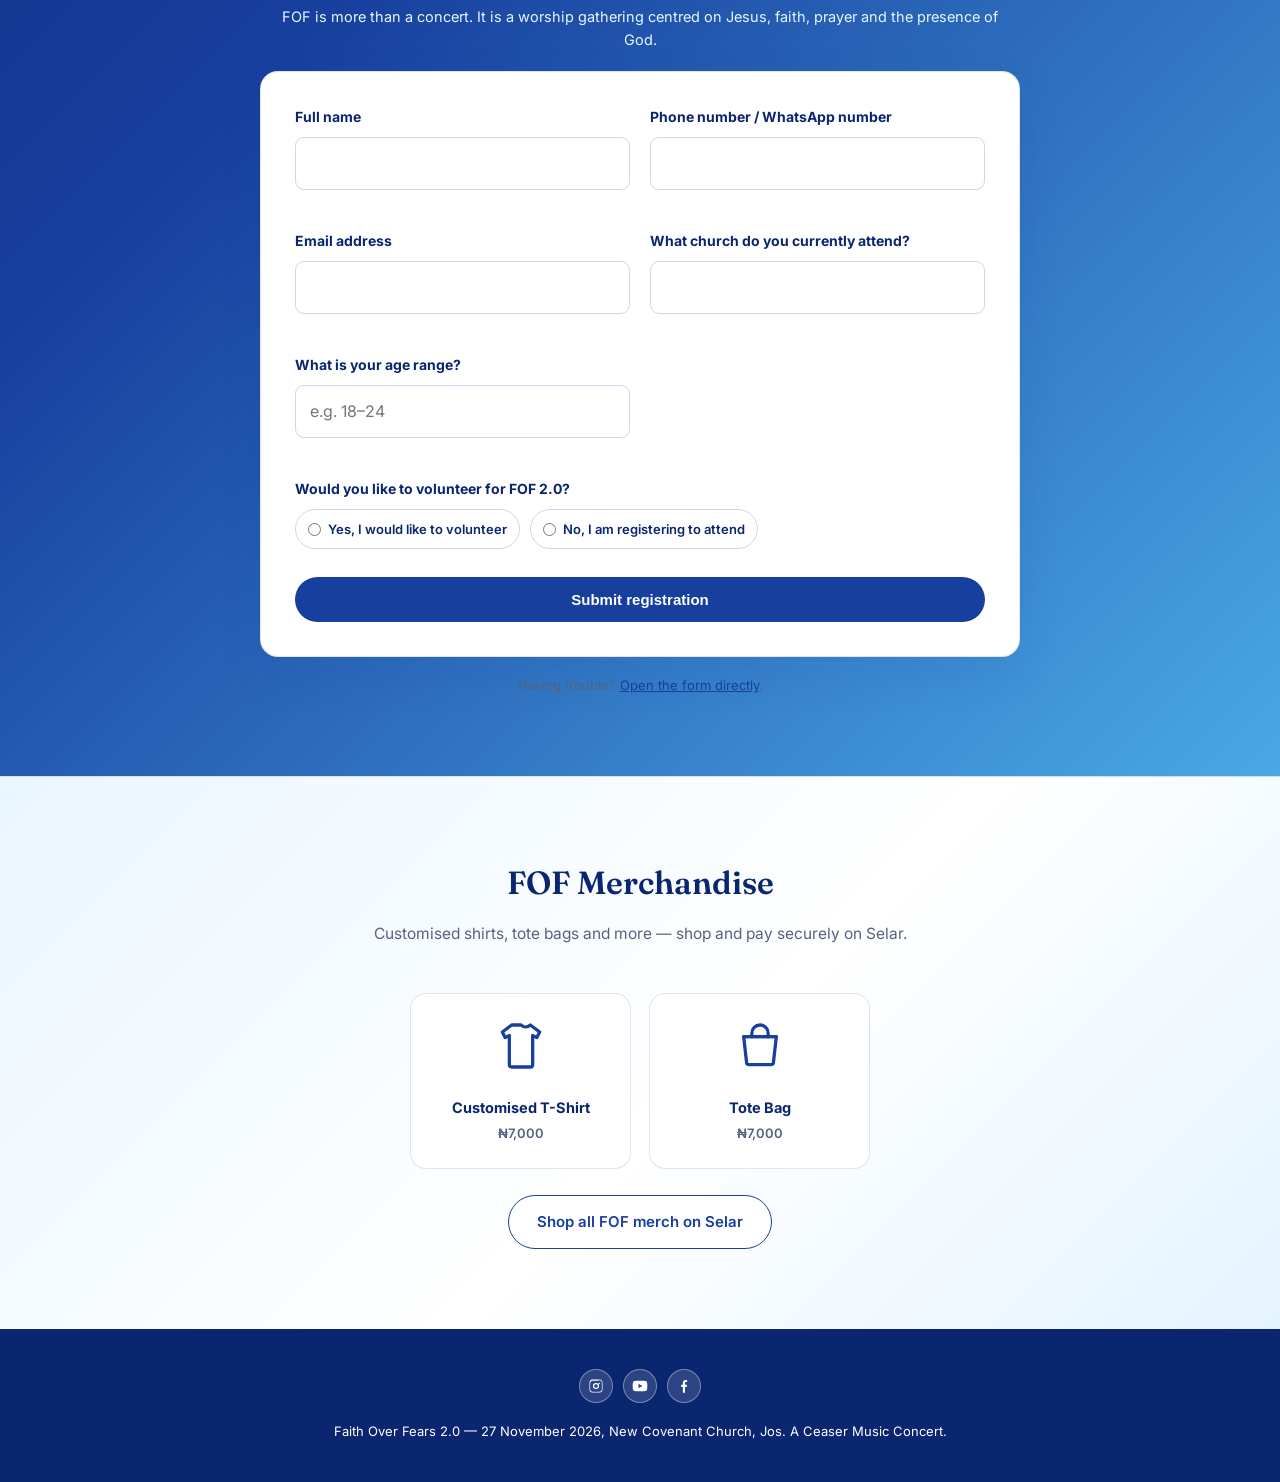
==== commit d954e5d6: "Switch merch ordering to Selar store, add FOF social links Merch cards on both the landing page and " ====
--- a/Faith_Over_Fears_Landing_Page.html
+++ b/Faith_Over_Fears_Landing_Page.html
@@ -159,43 +159,37 @@
 .conditional-fields{display:none; grid-column:1/-1; padding-top:8px; margin-top:4px; border-top:1px solid var(--paper-line);}
 .conditional-fields.is-visible{display:block;}
 
-/* ---------- whatsapp / after volunteering ---------- */
-.modal{display:none; position:fixed; inset:0; z-index:50; padding:24px; align-items:center; justify-content:center; background:rgba(6,22,75,.62);}
-.modal.is-open{display:flex;}
-.after{position:relative; width:min(560px,100%); max-height:calc(100vh - 48px); overflow:auto; padding:52px 28px; border-radius:22px; background:linear-gradient(135deg, var(--royal-deep), var(--royal), var(--sky)); color:#fff; text-align:center; box-shadow:0 26px 70px rgba(4,18,68,.38);}
-.after-inner{max-width:560px; margin:0 auto;}
-.after h2{font-size:28px; margin:0 0 14px;}
-.after p{color:rgba(255,255,255,0.8); font-size:15px; margin:0 0 30px; line-height:1.6;}
-.after-qr{
-  background:#fff; border-radius:16px; padding:20px; display:inline-block; margin-bottom:22px;
-}
-.after-qr img{width:180px; height:180px; display:block;}
-.after-link{
-  display:inline-flex; align-items:center; gap:8px; background:#25D366; color:#fff;
-  font-weight:600; font-size:14.5px; padding:12px 26px; border-radius:999px; text-decoration:none;
-}
-.modal-close{position:absolute; top:14px; right:18px; border:0; background:transparent; color:#fff; font-size:30px; line-height:1; cursor:pointer;}
-
 /* ---------- merchandise ---------- */
 .merch{padding:80px 28px; border-top:1px solid var(--paper-line); background:linear-gradient(135deg,#eaf6ff 0%,#fff 55%,#e4f4ff 100%);}
 .merch-wrap{position:relative; max-width:900px; margin:0 auto;}
 .merch-grid{
-  display:grid; grid-template-columns:repeat(auto-fit,minmax(150px,1fr)); gap:18px; max-width:460px; margin:0 auto;
-  filter:grayscale(.25); opacity:.75;
-}
-.merch-card{background:#fff; border:1.5px solid var(--paper-line); border-radius:16px; padding:24px 16px; text-align:center; display:block; text-decoration:none;}
+  display:grid; grid-template-columns:repeat(auto-fit,minmax(150px,1fr)); gap:18px; max-width:460px; margin:0 auto 26px;
+}
+.merch-card{
+  background:#fff; border:1.5px solid var(--paper-line); border-radius:16px; padding:24px 16px; text-align:center;
+  display:block; text-decoration:none; transition:border-color .15s ease, box-shadow .15s ease;
+}
+.merch-card:hover,.merch-card:focus{border-color:var(--sky); box-shadow:0 10px 26px rgba(23,63,158,.14); outline:none;}
 .merch-icon{width:56px; height:56px; margin:0 auto 14px; color:var(--royal);}
 .merch-card h4{margin:0 0 4px; font-size:14.5px; color:var(--royal-deep);}
-.merch-card p{margin:0; font-size:12.5px; color:var(--mute);}
-.merch-ribbon{
-  position:absolute; inset:0; display:flex; align-items:center; justify-content:center;
-  pointer-events:none; z-index:5;
-}
-.merch-ribbon span{
-  transform:rotate(-8deg); background:var(--royal-deep); color:#fff; font-weight:700; letter-spacing:.14em;
-  font-size:clamp(18px,4vw,32px); padding:14px 38px; border-radius:10px; text-transform:uppercase;
-  box-shadow:0 16px 36px rgba(11,38,112,.35); border:3px solid rgba(255,255,255,.65); text-align:center;
-}
+.merch-card p{margin:0; font-size:13px; color:var(--mute); font-weight:600;}
+.merch-more{text-align:center;}
+
+/* ---------- social links ---------- */
+.social-row{display:flex; gap:10px; align-items:center; justify-content:center;}
+.social-btn{
+  width:34px; height:34px; border-radius:50%; display:flex; align-items:center; justify-content:center;
+  background:rgba(255,255,255,.14); border:1px solid rgba(255,255,255,.38); transition:transform .15s ease, background .15s ease;
+}
+.social-btn svg{width:16px; height:16px; fill:#fff;}
+.social-btn:hover{transform:translateY(-2px); background:rgba(255,255,255,.26);}
+
+.topbar{background:var(--royal-deep); padding:9px 28px;}
+.topbar-inner{max-width:1080px; margin:0 auto; display:flex; align-items:center; justify-content:center; gap:10px;}
+.topbar-label{color:#D7F2FF; font-size:12px; font-weight:600; letter-spacing:.04em;}
+@media (max-width:480px){ .topbar-label{display:none;} }
+
+.footer-social{margin-bottom:18px;}
 
 /* ---------- footer ---------- */
 footer{ padding:40px 28px; text-align:center; color:#fff; font-size:13px; background:var(--royal-deep); }
@@ -207,6 +201,17 @@
 </style>
 </head>
 <body>
+
+<div class="topbar">
+  <div class="topbar-inner">
+    <span class="topbar-label">Follow FOF:</span>
+    <div class="social-row">
+      <a class="social-btn" href="https://www.instagram.com/thefaith.overfears?stkn=MWJqdHRoZ3BwbzV0cA%3D%3D&amp;utm_source=qr" target="_blank" rel="noopener" aria-label="Instagram"><svg viewBox="0 0 24 24"><path d="M12 2.2c3.2 0 3.58.01 4.85.07 1.17.05 1.8.25 2.23.41.56.22.96.48 1.38.9.42.42.68.82.9 1.38.16.42.36 1.06.41 2.23.06 1.27.07 1.65.07 4.85s-.01 3.58-.07 4.85c-.05 1.17-.25 1.8-.41 2.23-.22.56-.48.96-.9 1.38-.42.42-.82.68-1.38.9-.42.16-1.06.36-2.23.41-1.27.06-1.65.07-4.85.07s-3.58-.01-4.85-.07c-1.17-.05-1.8-.25-2.23-.41a3.7 3.7 0 0 1-1.38-.9 3.7 3.7 0 0 1-.9-1.38c-.16-.42-.36-1.06-.41-2.23C2.2 15.58 2.2 15.2 2.2 12s.01-3.58.07-4.85c.05-1.17.25-1.8.41-2.23.22-.56.48-.96.9-1.38.42-.42.82-.68 1.38-.9.42-.16 1.06-.36 2.23-.41C8.42 2.2 8.8 2.2 12 2.2Zm0 1.8c-3.15 0-3.5.01-4.73.07-.96.04-1.48.2-1.82.34-.46.18-.78.39-1.13.73-.34.35-.55.67-.73 1.13-.14.34-.3.86-.34 1.82C3.2 8.5 3.2 8.85 3.2 12s.01 3.5.05 4.73c.04.96.2 1.48.34 1.82.18.46.39.78.73 1.13.35.34.67.55 1.13.73.34.14.86.3 1.82.34 1.23.06 1.58.07 4.73.07s3.5-.01 4.73-.07c.96-.04 1.48-.2 1.82-.34.46-.18.78-.39 1.13-.73.34-.35.55-.67.73-1.13.14-.34.3-.86.34-1.82.06-1.23.07-1.58.07-4.73s-.01-3.5-.07-4.73c-.04-.96-.2-1.48-.34-1.82a3.03 3.03 0 0 0-.73-1.13 3.03 3.03 0 0 0-1.13-.73c-.34-.14-.86-.3-1.82-.34C15.5 4.01 15.15 4 12 4Zm0 3.4a4.6 4.6 0 1 1 0 9.2 4.6 4.6 0 0 1 0-9.2Zm0 1.8a2.8 2.8 0 1 0 0 5.6 2.8 2.8 0 0 0 0-5.6Zm4.8-2a1.08 1.08 0 1 1 0 2.16 1.08 1.08 0 0 1 0-2.16Z"/></svg></a>
+      <a class="social-btn" href="https://youtube.com/@theceasermusic?si=zDJm92qPQf6TQAQM" target="_blank" rel="noopener" aria-label="YouTube"><svg viewBox="0 0 24 24"><path d="M23 12s0-3.6-.46-5.33a2.9 2.9 0 0 0-2.04-2.05C18.8 4.15 12 4.15 12 4.15s-6.8 0-8.5.47A2.9 2.9 0 0 0 1.46 6.67C1 8.4 1 12 1 12s0 3.6.46 5.33a2.9 2.9 0 0 0 2.04 2.05c1.7.47 8.5.47 8.5.47s6.8 0 8.5-.47a2.9 2.9 0 0 0 2.04-2.05C23 15.6 23 12 23 12ZM9.75 15.5v-7l6 3.5-6 3.5Z"/></svg></a>
+      <a class="social-btn" href="https://www.facebook.com/share/1EvDCvng3Y/?mibextid=wwXIfr" target="_blank" rel="noopener" aria-label="Facebook"><svg viewBox="0 0 24 24"><path d="M13.5 22v-8.5H16l.5-3.5h-3V7.8c0-1 .3-1.7 1.7-1.7H16.7V3c-.3 0-1.3-.1-2.4-.1-2.4 0-4 1.4-4 4.1V10H7.8v3.5h2.5V22h3.2Z"/></svg></a>
+    </div>
+  </div>
+</div>
 
 <nav class="nav">
   <div class="nav-inner">
@@ -325,50 +330,42 @@
   <p class="form-note">Having trouble? <a href="https://forms.gle/uZRjwtRyJ9sm1Yai8" style="color:var(--royal);">Open the form directly</a>.</p>
 </section>
 
-<section class="modal" id="volunteer-modal" aria-hidden="true" role="dialog" aria-modal="true" aria-labelledby="modal-title">
-  <div class="after after-inner">
-    <button class="modal-close" type="button" aria-label="Close">×</button>
-    <h2 id="modal-title">Signed up to volunteer?</h2>
-    <p>Welcome to the team. Scan the code or tap below to join the FOF 2.0 volunteer WhatsApp group — that's where all the coordination happens from here.</p>
-    <div class="after-qr">
-      <img src="[data-uri]" alt="Scan to join the WhatsApp volunteer group">
-    </div>
-    <div>
-      <a href="https://chat.whatsapp.com/DGNwFDpcz21A7T6hBuxInj?s=cl&amp;p=i&amp;mlu=4&amp;ilr=4" class="after-link">Join the WhatsApp group</a>
-    </div>
-  </div>
-</section>
-
 <section class="merch">
   <div class="section-head">
     <h2>FOF Merchandise</h2>
-    <p>Customised shirts, tote bags and more — order and pay straight through WhatsApp.</p>
+    <p>Customised shirts, tote bags and more — shop and pay securely on Selar.</p>
   </div>
   <div class="merch-wrap">
     <div class="merch-grid">
-      <a class="merch-card" href="https://wa.me/2348038577654?text=Hi!%20I%27d%20like%20to%20order%3A%20Customised%20T-shirt" target="_blank" rel="noopener">
+      <a class="merch-card" href="https://selar.com/m/ceasermusic" target="_blank" rel="noopener">
         <svg class="merch-icon" viewBox="0 0 24 24" fill="none" stroke="currentColor" stroke-width="1.4" stroke-linecap="round" stroke-linejoin="round"><path d="M8 3 4 6l1.2 2.4L7 7.5V20a1 1 0 0 0 1 1h8a1 1 0 0 0 1-1V7.5l1.8.9L20 6l-4-3a3 3 0 0 1-4 0Z"/></svg>
         <h4>Customised T-Shirt</h4>
-        <p>Price unavailable for now</p>
+        <p>&#8358;7,000</p>
       </a>
-      <a class="merch-card" href="https://wa.me/2348038577654?text=Hi!%20I%27d%20like%20to%20order%3A%20Tote%20bag" target="_blank" rel="noopener">
+      <a class="merch-card" href="https://selar.com/m/ceasermusic" target="_blank" rel="noopener">
         <svg class="merch-icon" viewBox="0 0 24 24" fill="none" stroke="currentColor" stroke-width="1.4" stroke-linecap="round" stroke-linejoin="round"><path d="M8.5 8V6.5a3.5 3.5 0 0 1 7 0V8"/><path d="M5 8h14l-1.3 11.5a1 1 0 0 1-1 .5H7.3a1 1 0 0 1-1-.5L5 8Z"/><path d="M5 8h14"/></svg>
         <h4>Tote Bag</h4>
-        <p>Price unavailable for now</p>
+        <p>&#8358;7,000</p>
       </a>
     </div>
-    <div class="merch-ribbon"><span>Coming Soon</span></div>
+    <div class="merch-more">
+      <a class="btn btn-outline" href="https://selar.com/m/ceasermusic" target="_blank" rel="noopener">Shop all FOF merch on Selar</a>
+    </div>
   </div>
 </section>
 
 <footer>
+  <div class="social-row footer-social">
+    <a class="social-btn" href="https://www.instagram.com/thefaith.overfears?stkn=MWJqdHRoZ3BwbzV0cA%3D%3D&amp;utm_source=qr" target="_blank" rel="noopener" aria-label="Instagram"><svg viewBox="0 0 24 24"><path d="M12 2.2c3.2 0 3.58.01 4.85.07 1.17.05 1.8.25 2.23.41.56.22.96.48 1.38.9.42.42.68.82.9 1.38.16.42.36 1.06.41 2.23.06 1.27.07 1.65.07 4.85s-.01 3.58-.07 4.85c-.05 1.17-.25 1.8-.41 2.23-.22.56-.48.96-.9 1.38-.42.42-.82.68-1.38.9-.42.16-1.06.36-2.23.41-1.27.06-1.65.07-4.85.07s-3.58-.01-4.85-.07c-1.17-.05-1.8-.25-2.23-.41a3.7 3.7 0 0 1-1.38-.9 3.7 3.7 0 0 1-.9-1.38c-.16-.42-.36-1.06-.41-2.23C2.2 15.58 2.2 15.2 2.2 12s.01-3.58.07-4.85c.05-1.17.25-1.8.41-2.23.22-.56.48-.96.9-1.38.42-.42.82-.68 1.38-.9.42-.16 1.06-.36 2.23-.41C8.42 2.2 8.8 2.2 12 2.2Zm0 1.8c-3.15 0-3.5.01-4.73.07-.96.04-1.48.2-1.82.34-.46.18-.78.39-1.13.73-.34.35-.55.67-.73 1.13-.14.34-.3.86-.34 1.82C3.2 8.5 3.2 8.85 3.2 12s.01 3.5.05 4.73c.04.96.2 1.48.34 1.82.18.46.39.78.73 1.13.35.34.67.55 1.13.73.34.14.86.3 1.82.34 1.23.06 1.58.07 4.73.07s3.5-.01 4.73-.07c.96-.04 1.48-.2 1.82-.34.46-.18.78-.39 1.13-.73.34-.35.55-.67.73-1.13.14-.34.3-.86.34-1.82.06-1.23.07-1.58.07-4.73s-.01-3.5-.07-4.73c-.04-.96-.2-1.48-.34-1.82a3.03 3.03 0 0 0-.73-1.13 3.03 3.03 0 0 0-1.13-.73c-.34-.14-.86-.3-1.82-.34C15.5 4.01 15.15 4 12 4Zm0 3.4a4.6 4.6 0 1 1 0 9.2 4.6 4.6 0 0 1 0-9.2Zm0 1.8a2.8 2.8 0 1 0 0 5.6 2.8 2.8 0 0 0 0-5.6Zm4.8-2a1.08 1.08 0 1 1 0 2.16 1.08 1.08 0 0 1 0-2.16Z"/></svg></a>
+    <a class="social-btn" href="https://youtube.com/@theceasermusic?si=zDJm92qPQf6TQAQM" target="_blank" rel="noopener" aria-label="YouTube"><svg viewBox="0 0 24 24"><path d="M23 12s0-3.6-.46-5.33a2.9 2.9 0 0 0-2.04-2.05C18.8 4.15 12 4.15 12 4.15s-6.8 0-8.5.47A2.9 2.9 0 0 0 1.46 6.67C1 8.4 1 12 1 12s0 3.6.46 5.33a2.9 2.9 0 0 0 2.04 2.05c1.7.47 8.5.47 8.5.47s6.8 0 8.5-.47a2.9 2.9 0 0 0 2.04-2.05C23 15.6 23 12 23 12ZM9.75 15.5v-7l6 3.5-6 3.5Z"/></svg></a>
+    <a class="social-btn" href="https://www.facebook.com/share/1EvDCvng3Y/?mibextid=wwXIfr" target="_blank" rel="noopener" aria-label="Facebook"><svg viewBox="0 0 24 24"><path d="M13.5 22v-8.5H16l.5-3.5h-3V7.8c0-1 .3-1.7 1.7-1.7H16.7V3c-.3 0-1.3-.1-2.4-.1-2.4 0-4 1.4-4 4.1V10H7.8v3.5h2.5V22h3.2Z"/></svg></a>
+  </div>
   Faith Over Fears 2.0 — 27 November 2026, New Covenant Church, Jos. A Ceaser Music Concert.
 </footer>
 
 <script>
   const form = document.getElementById('fof-form');
   const volunteerFields = document.getElementById('volunteer-fields');
-  const volunteerModal = document.getElementById('volunteer-modal');
   const volunteerControls = volunteerFields.querySelectorAll('input, select, textarea');
 
   form.querySelectorAll('input[name="volunteer-choice"]').forEach(function (choice) {
@@ -382,18 +379,8 @@
   form.addEventListener('submit', function () {
     const volunteering = form.querySelector('input[name="volunteer-choice"]:checked').value === 'yes';
     window.setTimeout(function () {
-      if (volunteering) {
-        volunteerModal.classList.add('is-open');
-        volunteerModal.setAttribute('aria-hidden', 'false');
-      }
+      window.location.href = 'thank-you.html?type=' + (volunteering ? 'volunteer' : 'attend');
     }, 700);
-  });
-  document.querySelector('.modal-close').addEventListener('click', function () {
-    volunteerModal.classList.remove('is-open');
-    volunteerModal.setAttribute('aria-hidden', 'true');
-  });
-  volunteerModal.addEventListener('click', function (event) {
-    if (event.target === volunteerModal) document.querySelector('.modal-close').click();
   });
 
   document.querySelectorAll('.tag').forEach(function (tag) {
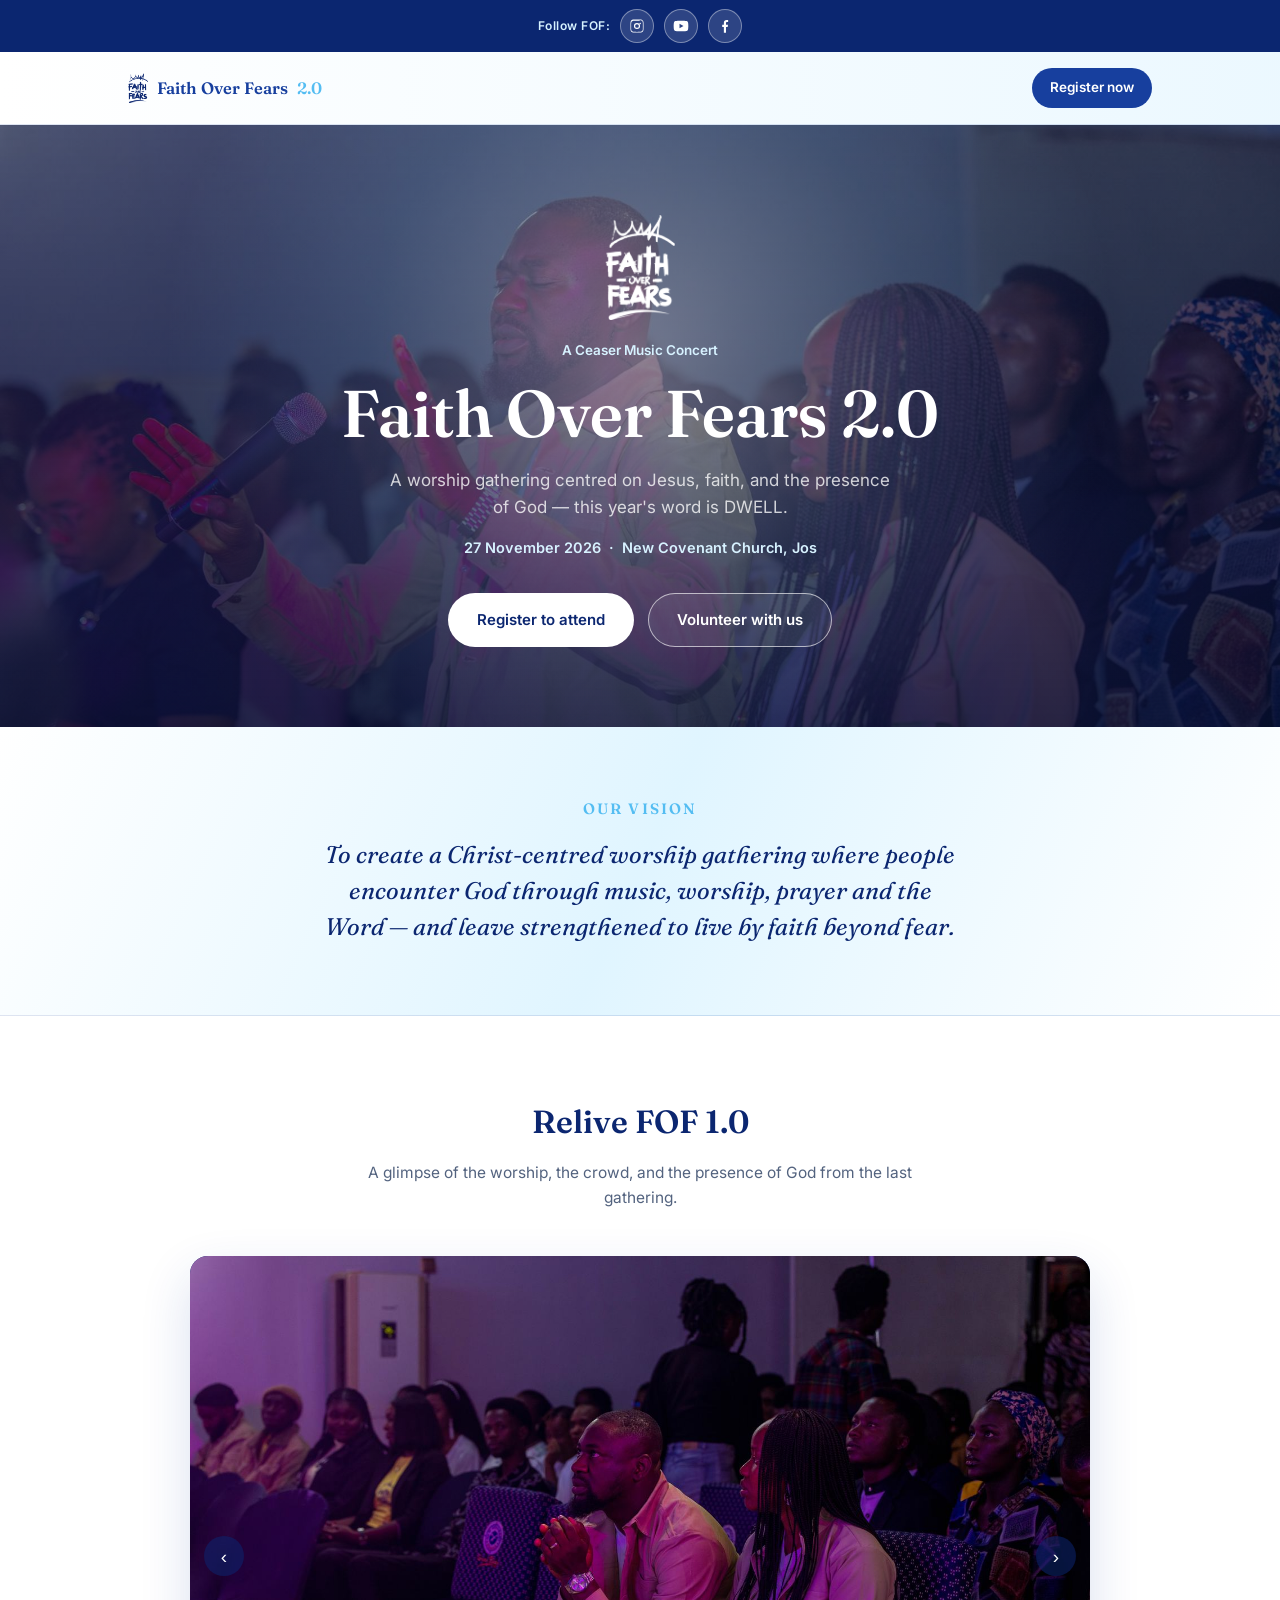
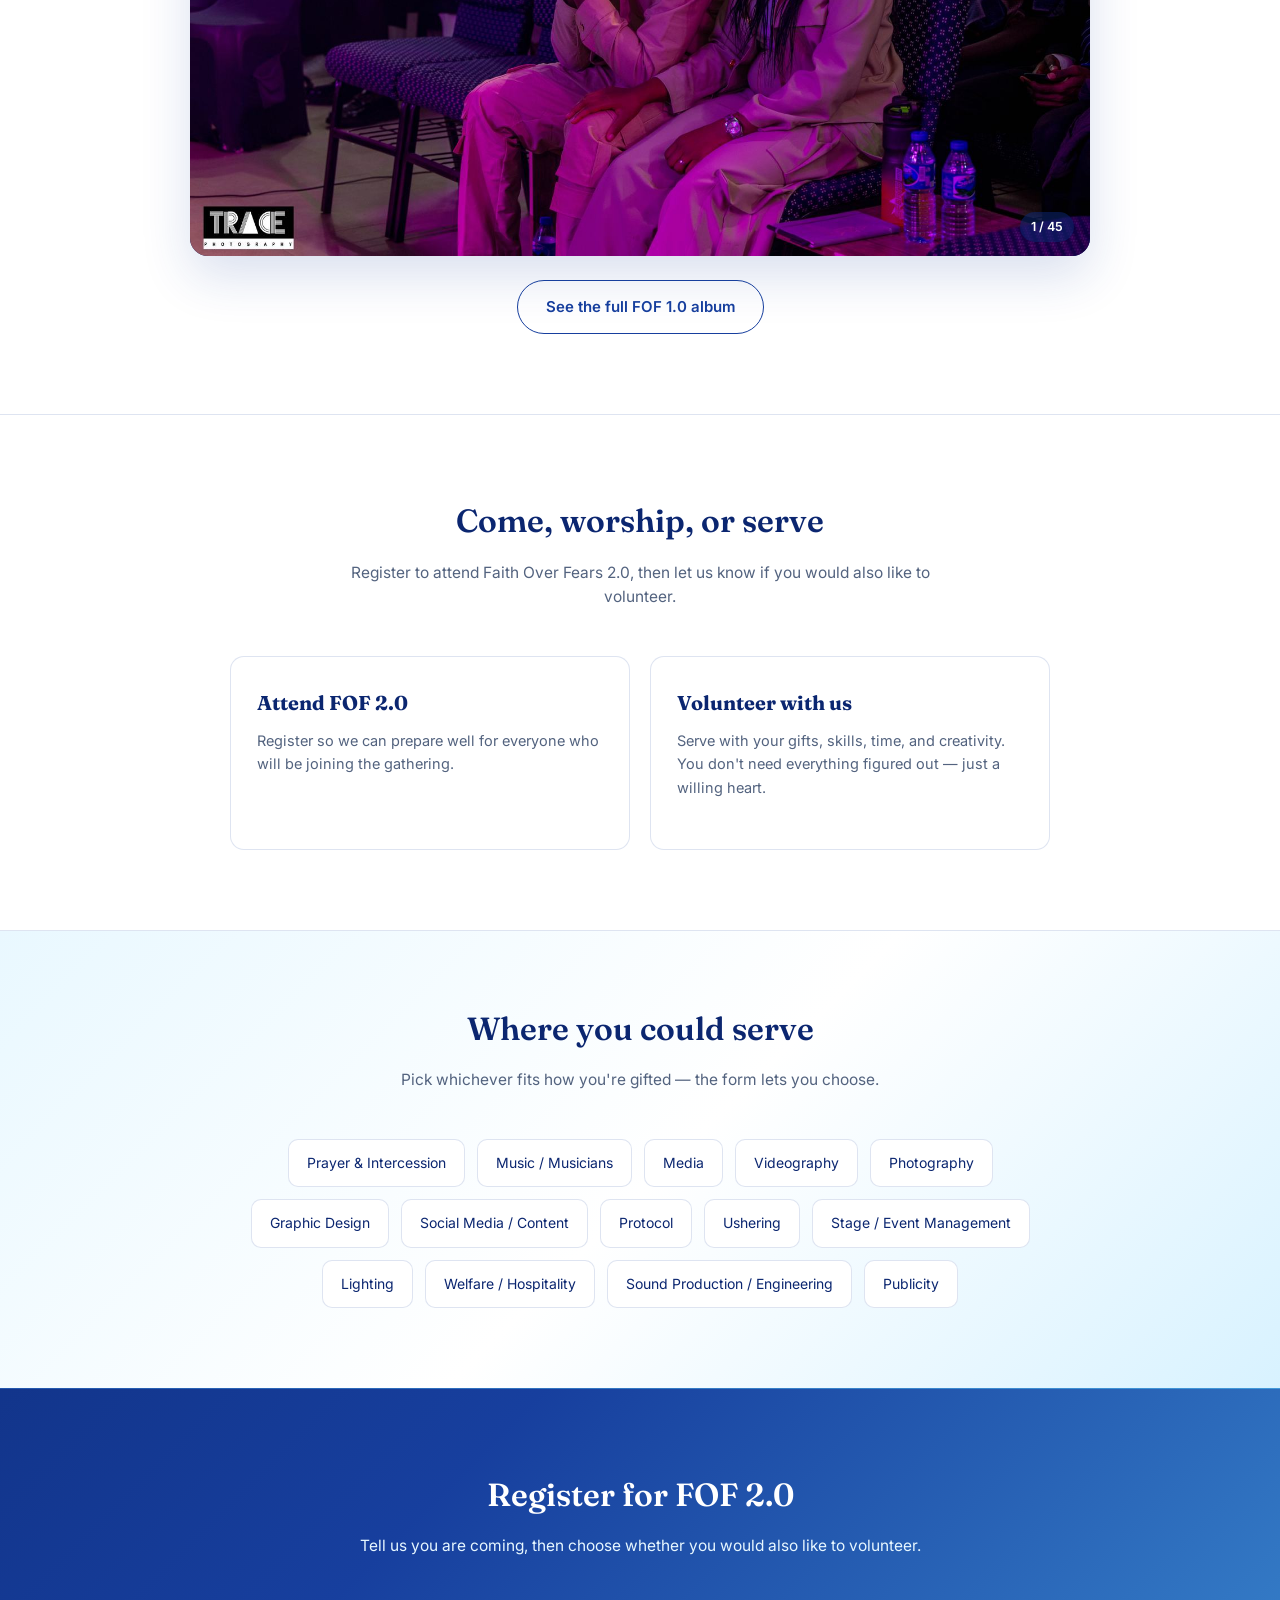
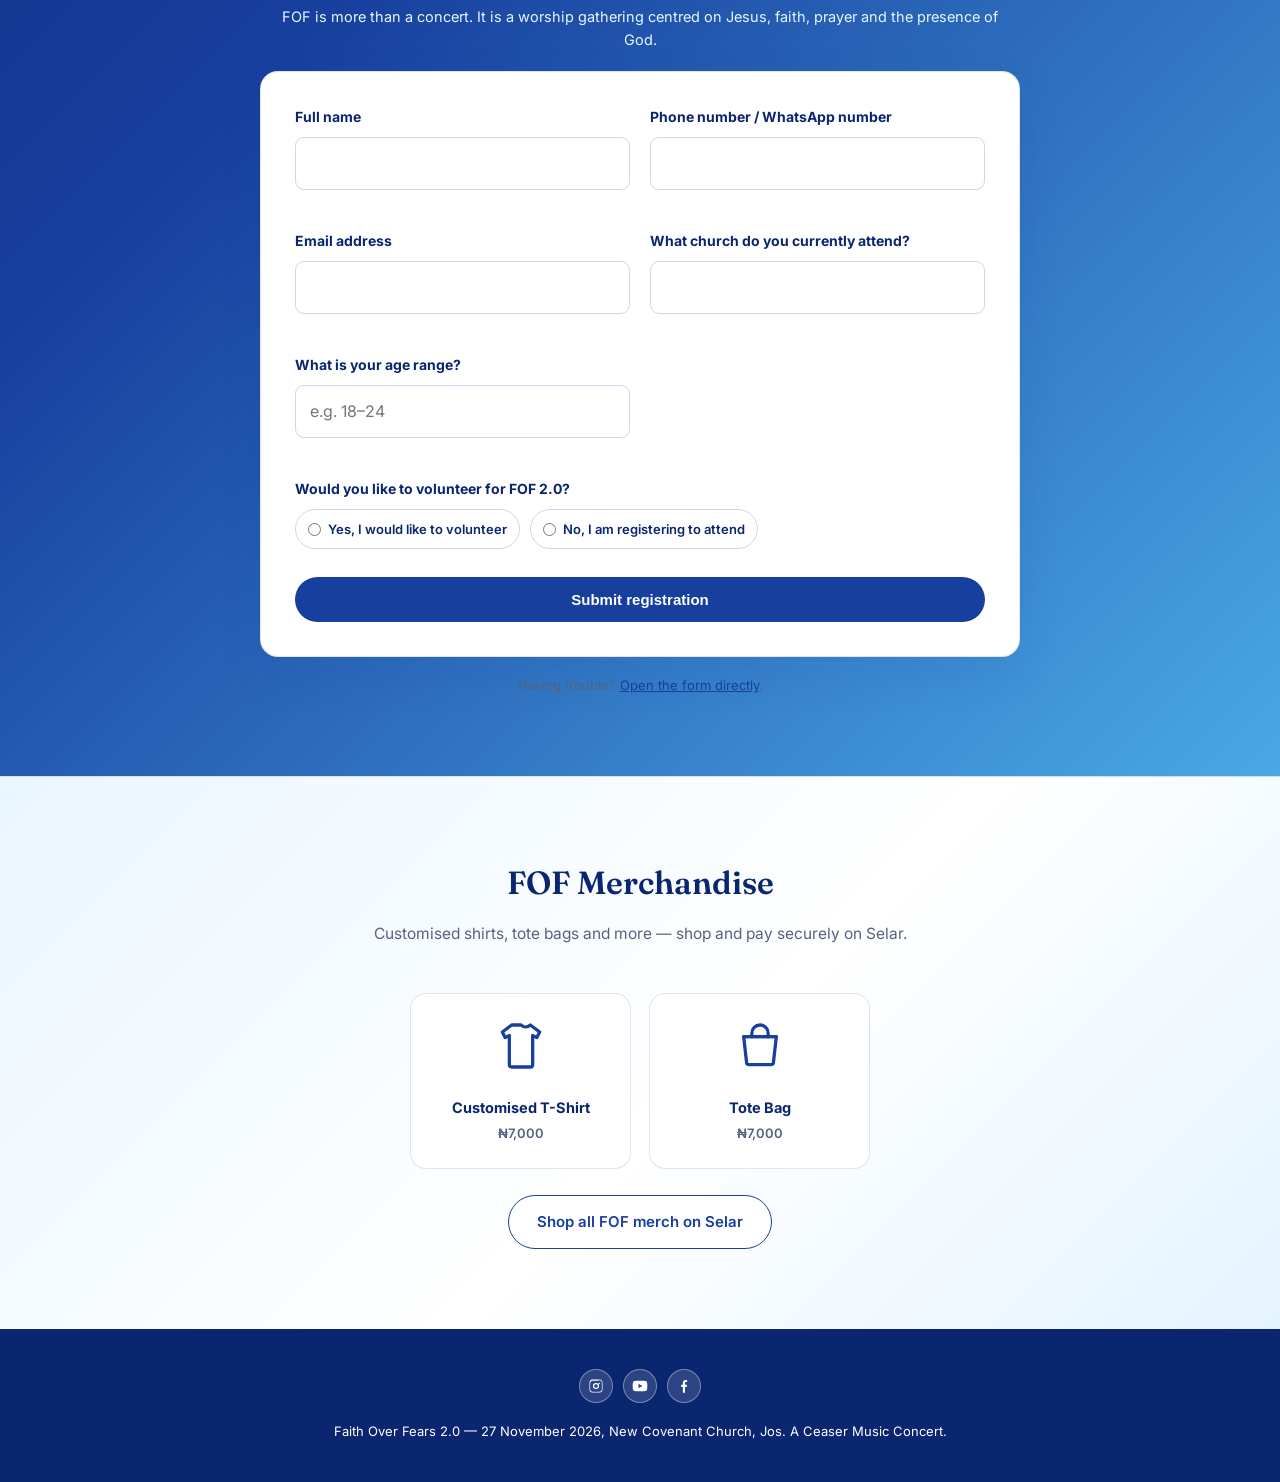
==== commit 49b43e54: "Use FOF 1.0 crowd photo as hero background Replaces the solid brand-gradient hero with the worshippi" ====
--- a/Faith_Over_Fears_Landing_Page.html
+++ b/Faith_Over_Fears_Landing_Page.html
@@ -47,8 +47,9 @@
 
 /* ---------- hero ---------- */
 .hero{
-  position:relative; overflow:hidden; background:linear-gradient(135deg, var(--royal-deep) 0%, var(--royal) 52%, var(--sky) 145%); color:#fff;
-  padding:90px 28px 80px; text-align:center;
+  position:relative; overflow:hidden; color:#fff; padding:90px 28px 80px; text-align:center;
+  background:linear-gradient(180deg, rgba(6,16,50,.55) 0%, rgba(6,16,50,.82) 100%), url('gallery/priority-04.jpg');
+  background-size:cover; background-position:center;
 }
 .hero-glow{
   position:absolute; top:-260px; left:50%; transform:translateX(-50%);
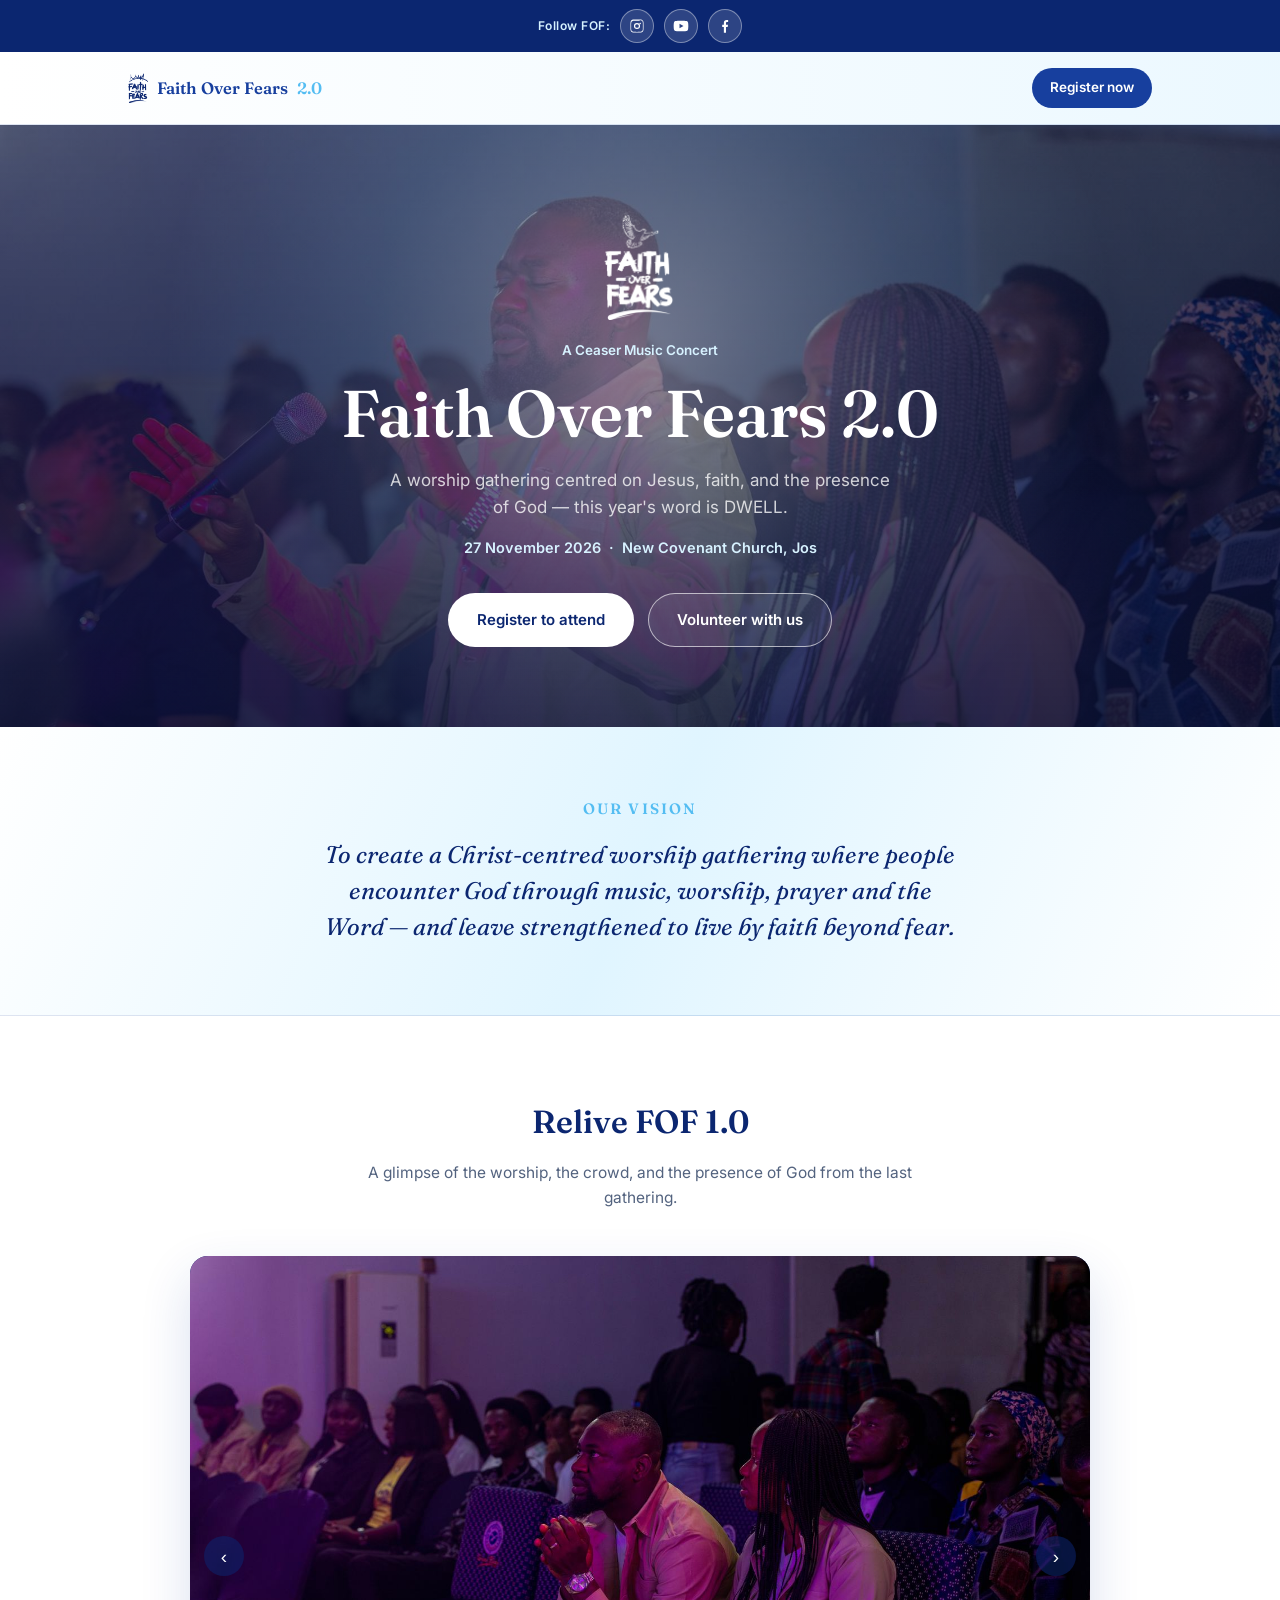
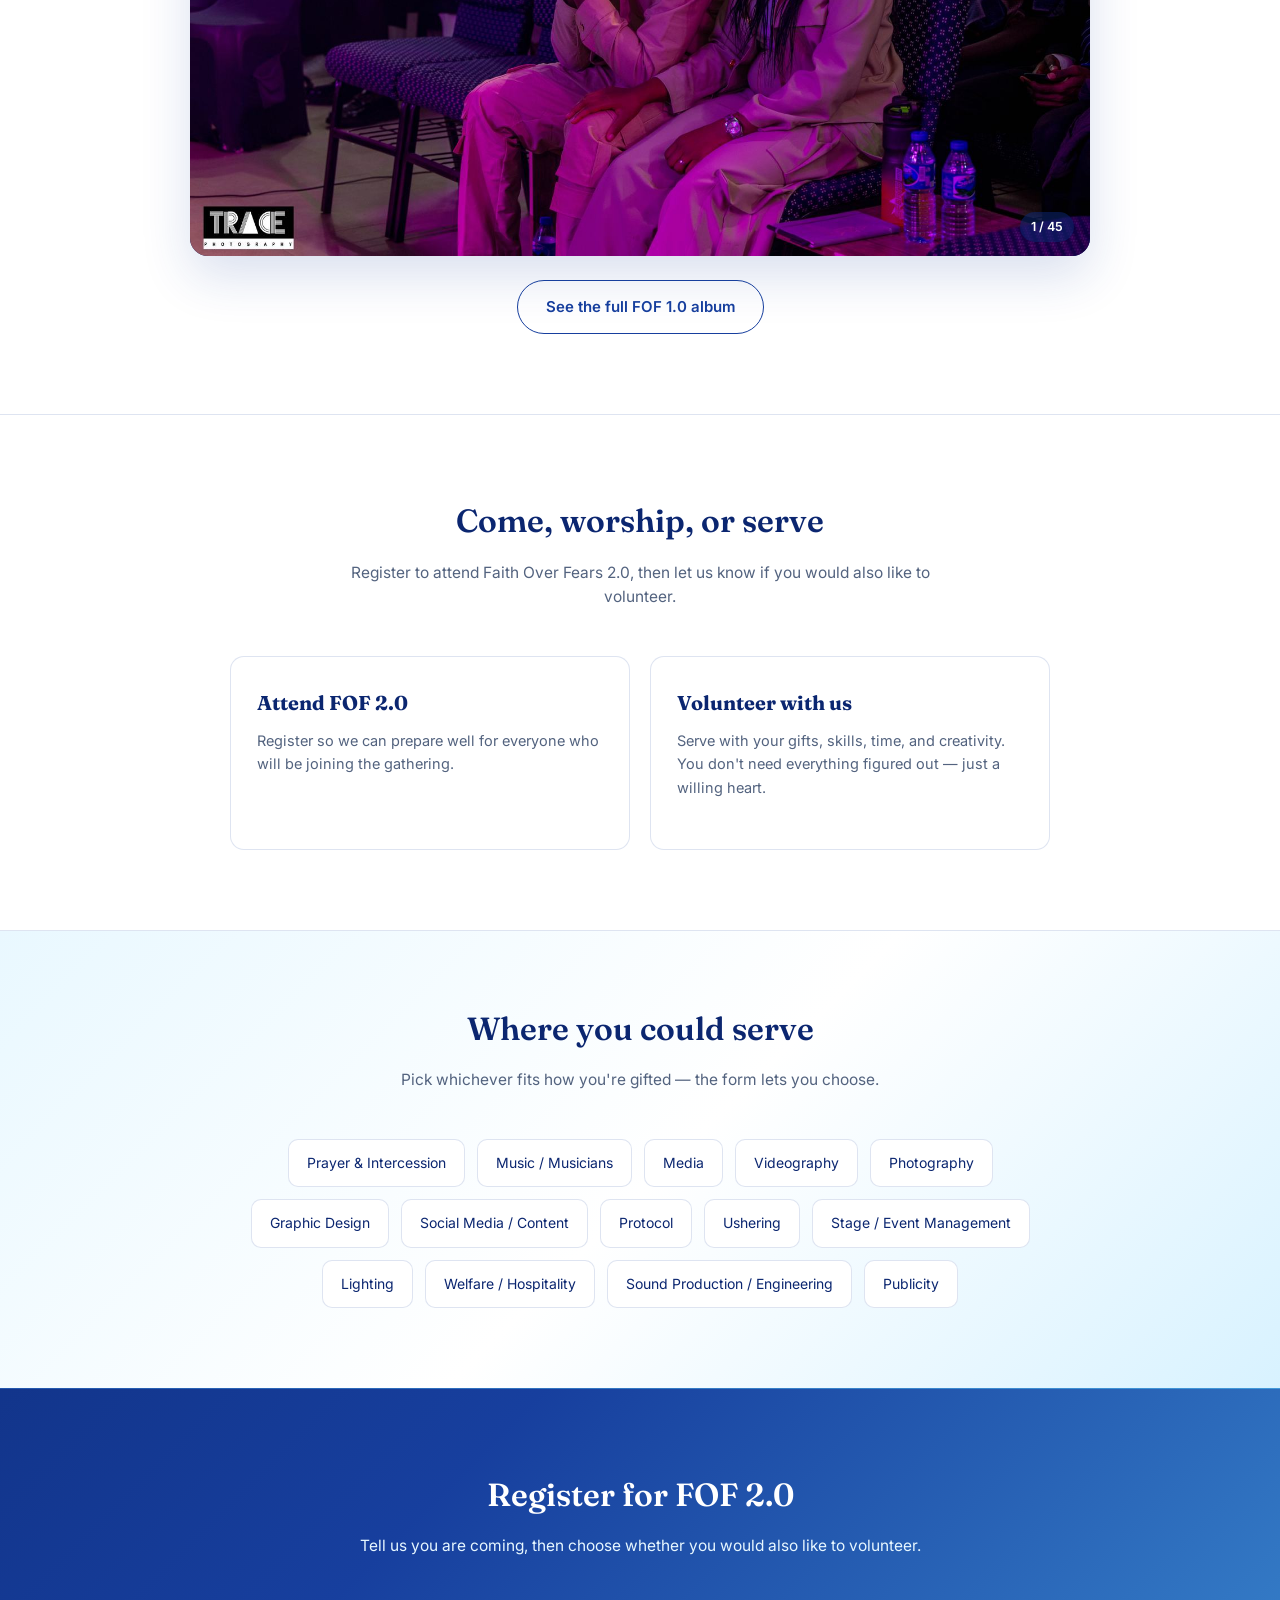
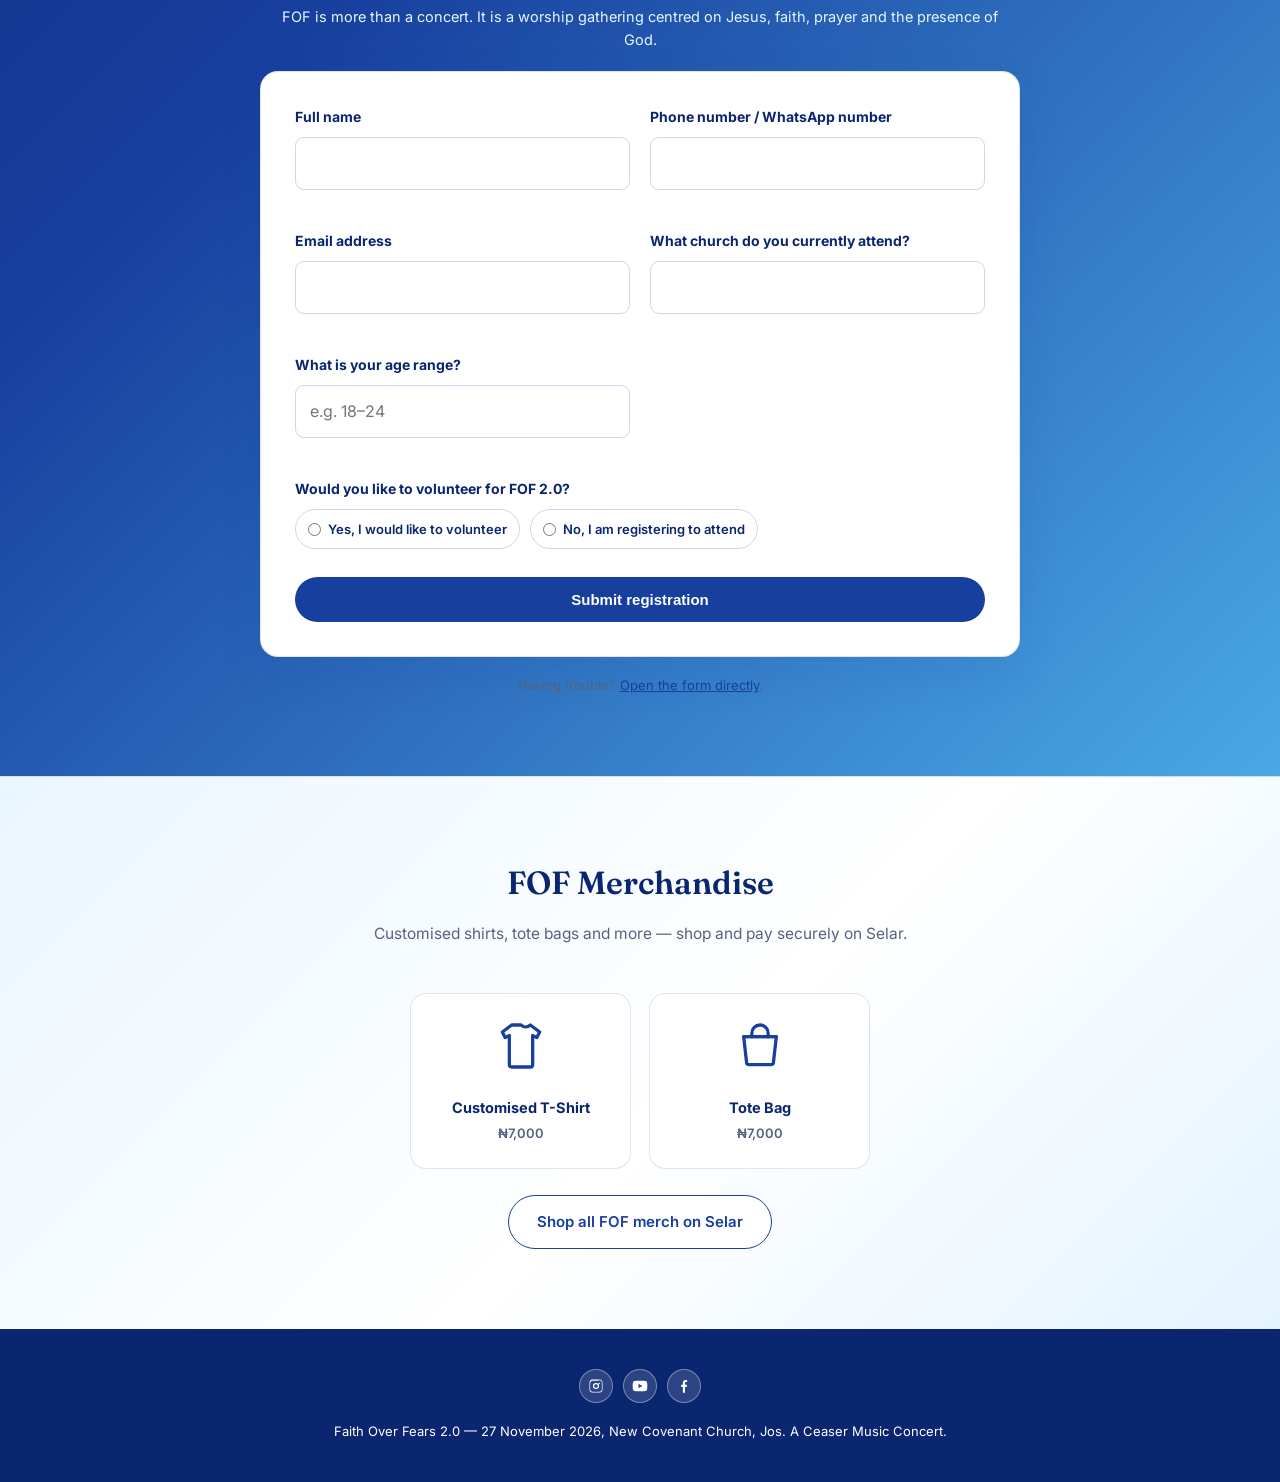
==== commit e9a8a1b1: "Swap hero logo to dove + wordmark lockup Extracted the dove artwork from the client's hoodie mockup " ====
--- a/Faith_Over_Fears_Landing_Page.html
+++ b/Faith_Over_Fears_Landing_Page.html
@@ -224,7 +224,7 @@
 <section class="hero">
   <div class="hero-glow"></div>
   <div class="hero-content">
-    <img class="hero-logo" src="fof-logo.png" alt="Faith Over Fears">
+    <img class="hero-logo" src="fof-logo-dove.png" alt="Faith Over Fears">
     <div class="hero-kicker">A Ceaser Music Concert</div>
     <h1>Faith Over Fears 2.0</h1>
     <p class="sub">A worship gathering centred on Jesus, faith, and the presence of God — this year's word is DWELL.</p>
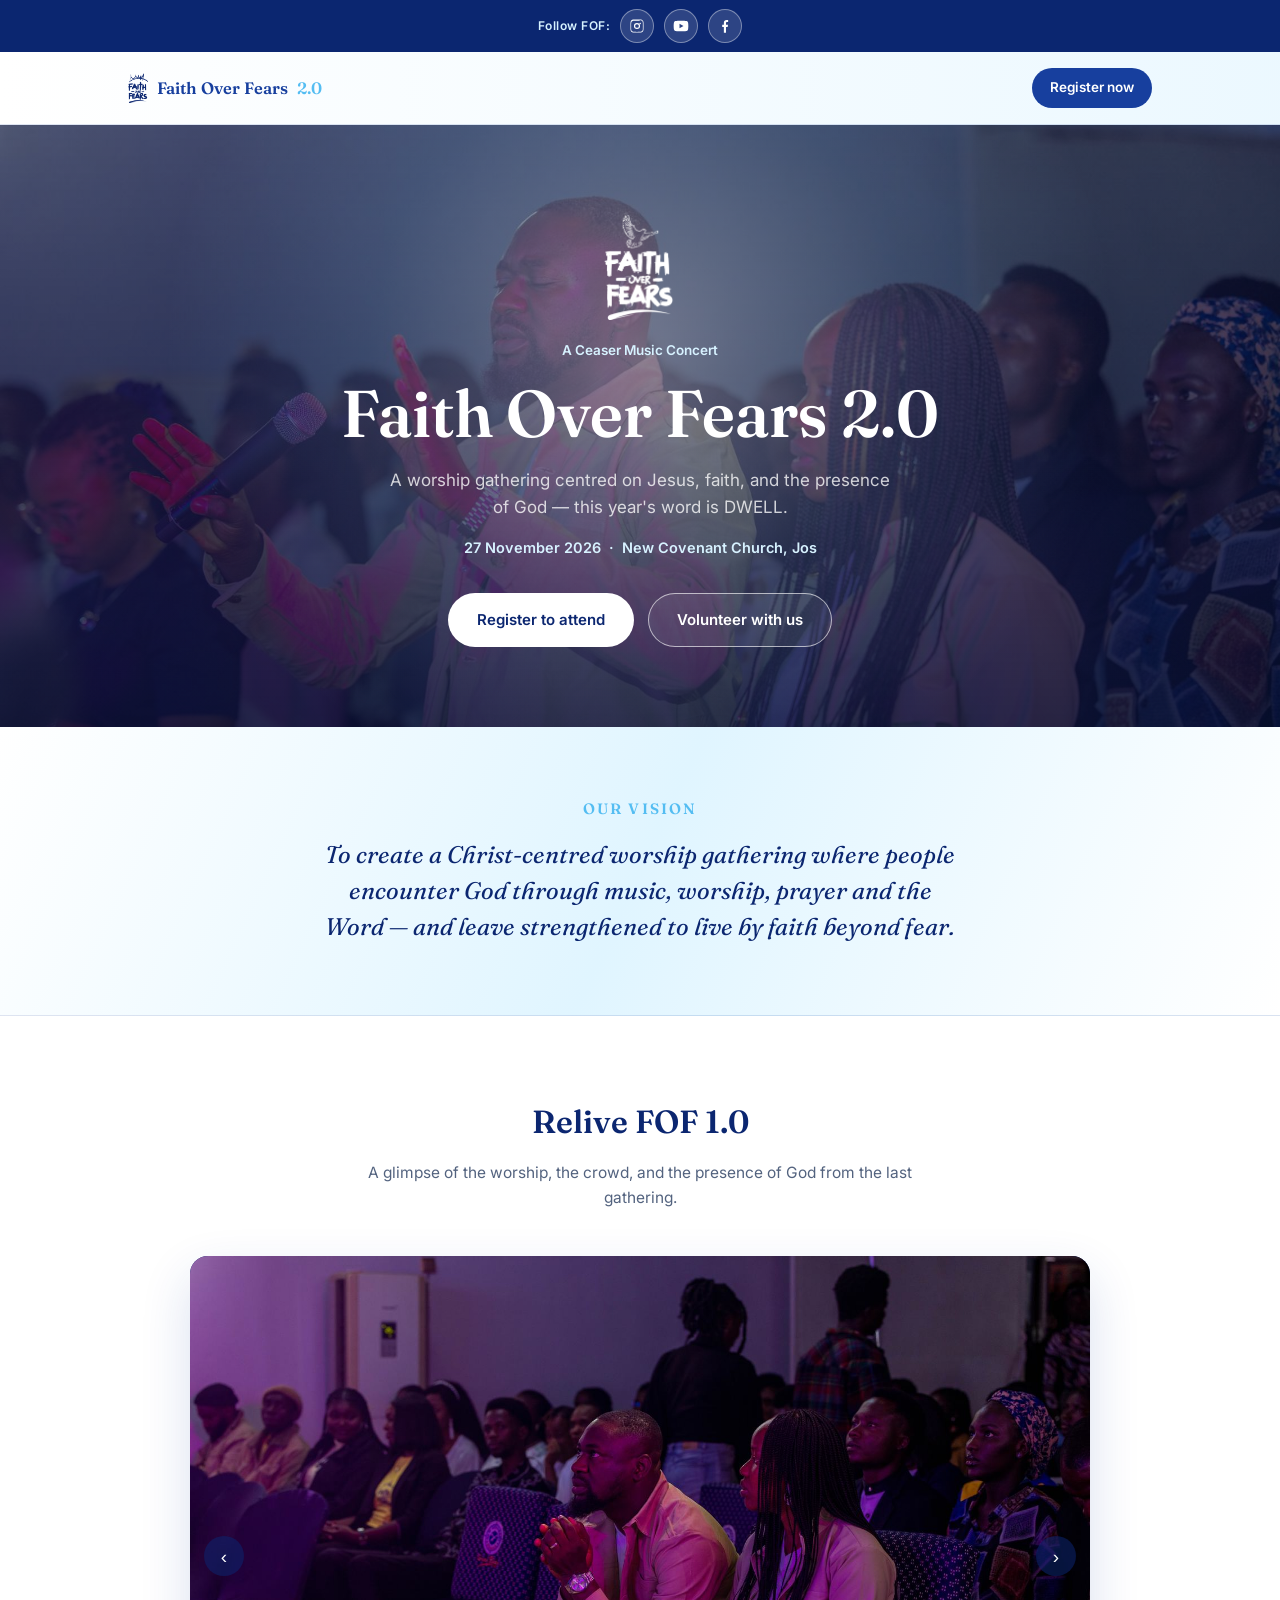
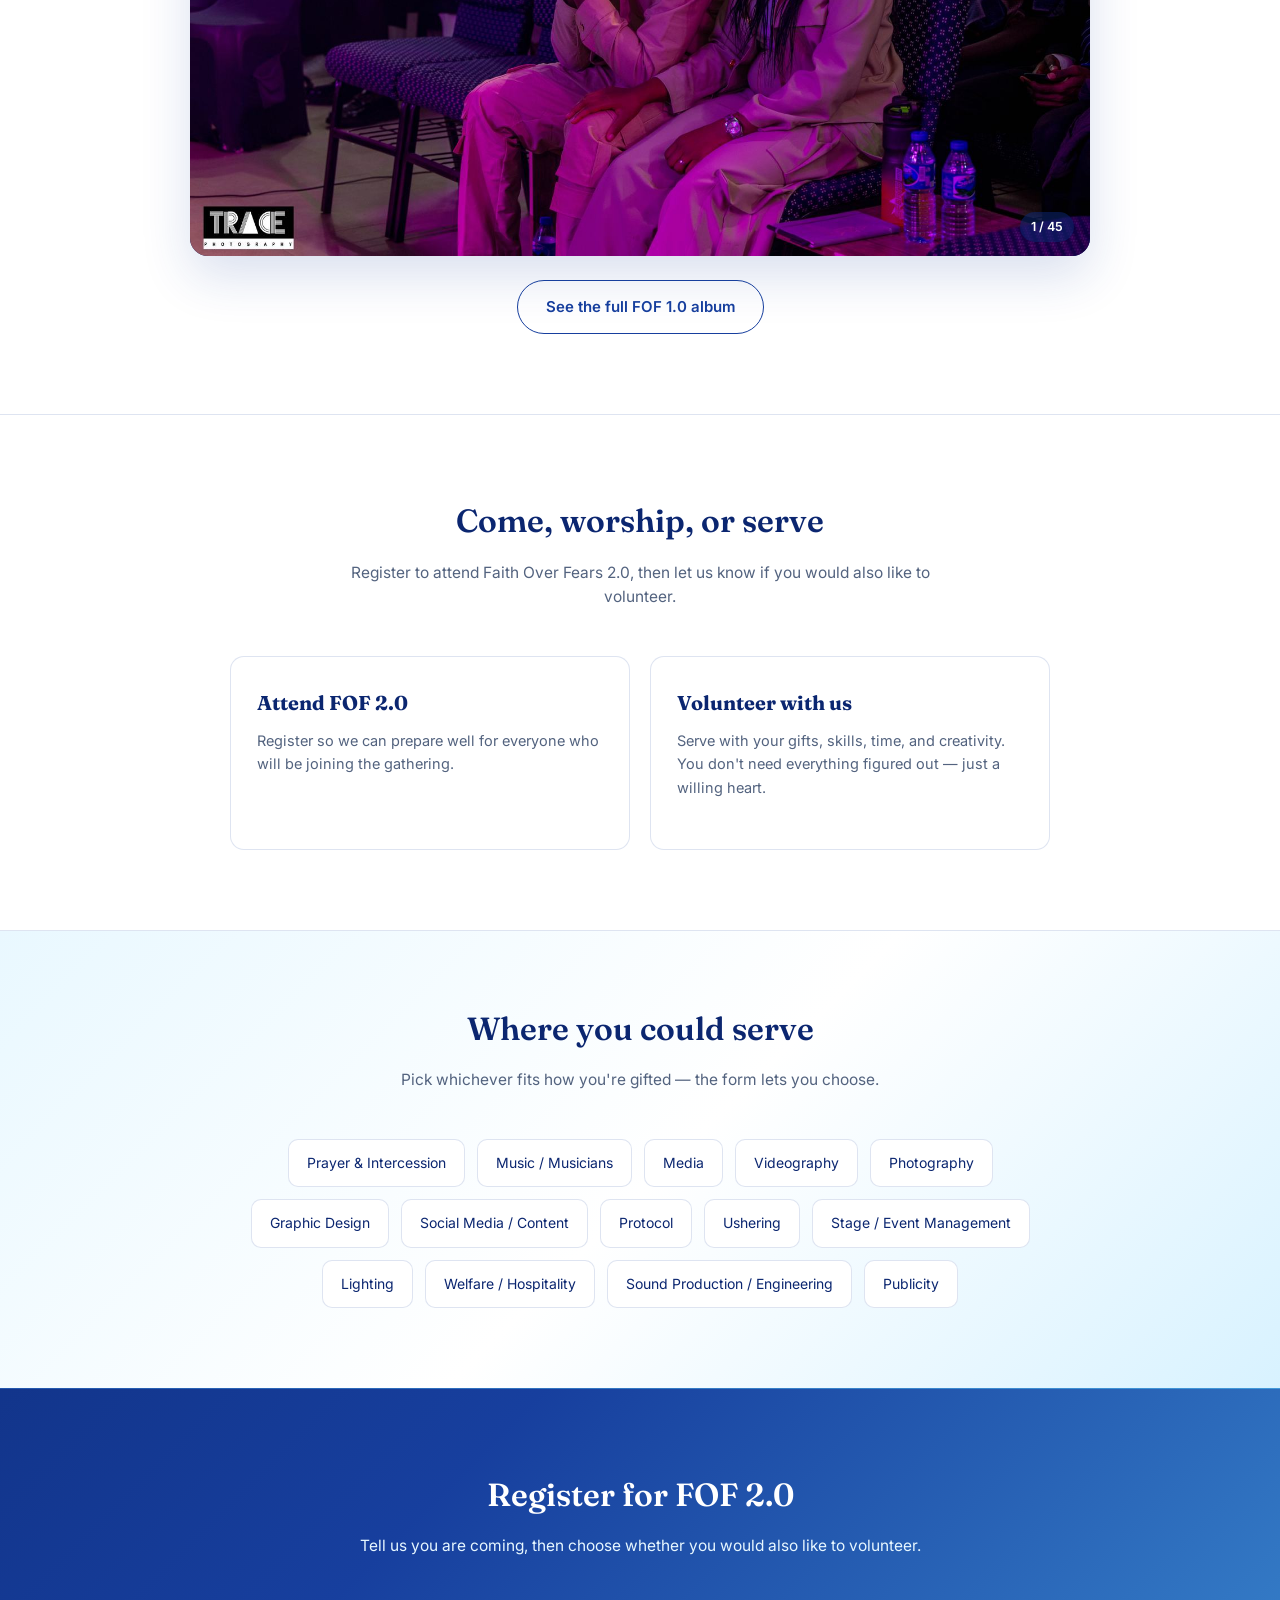
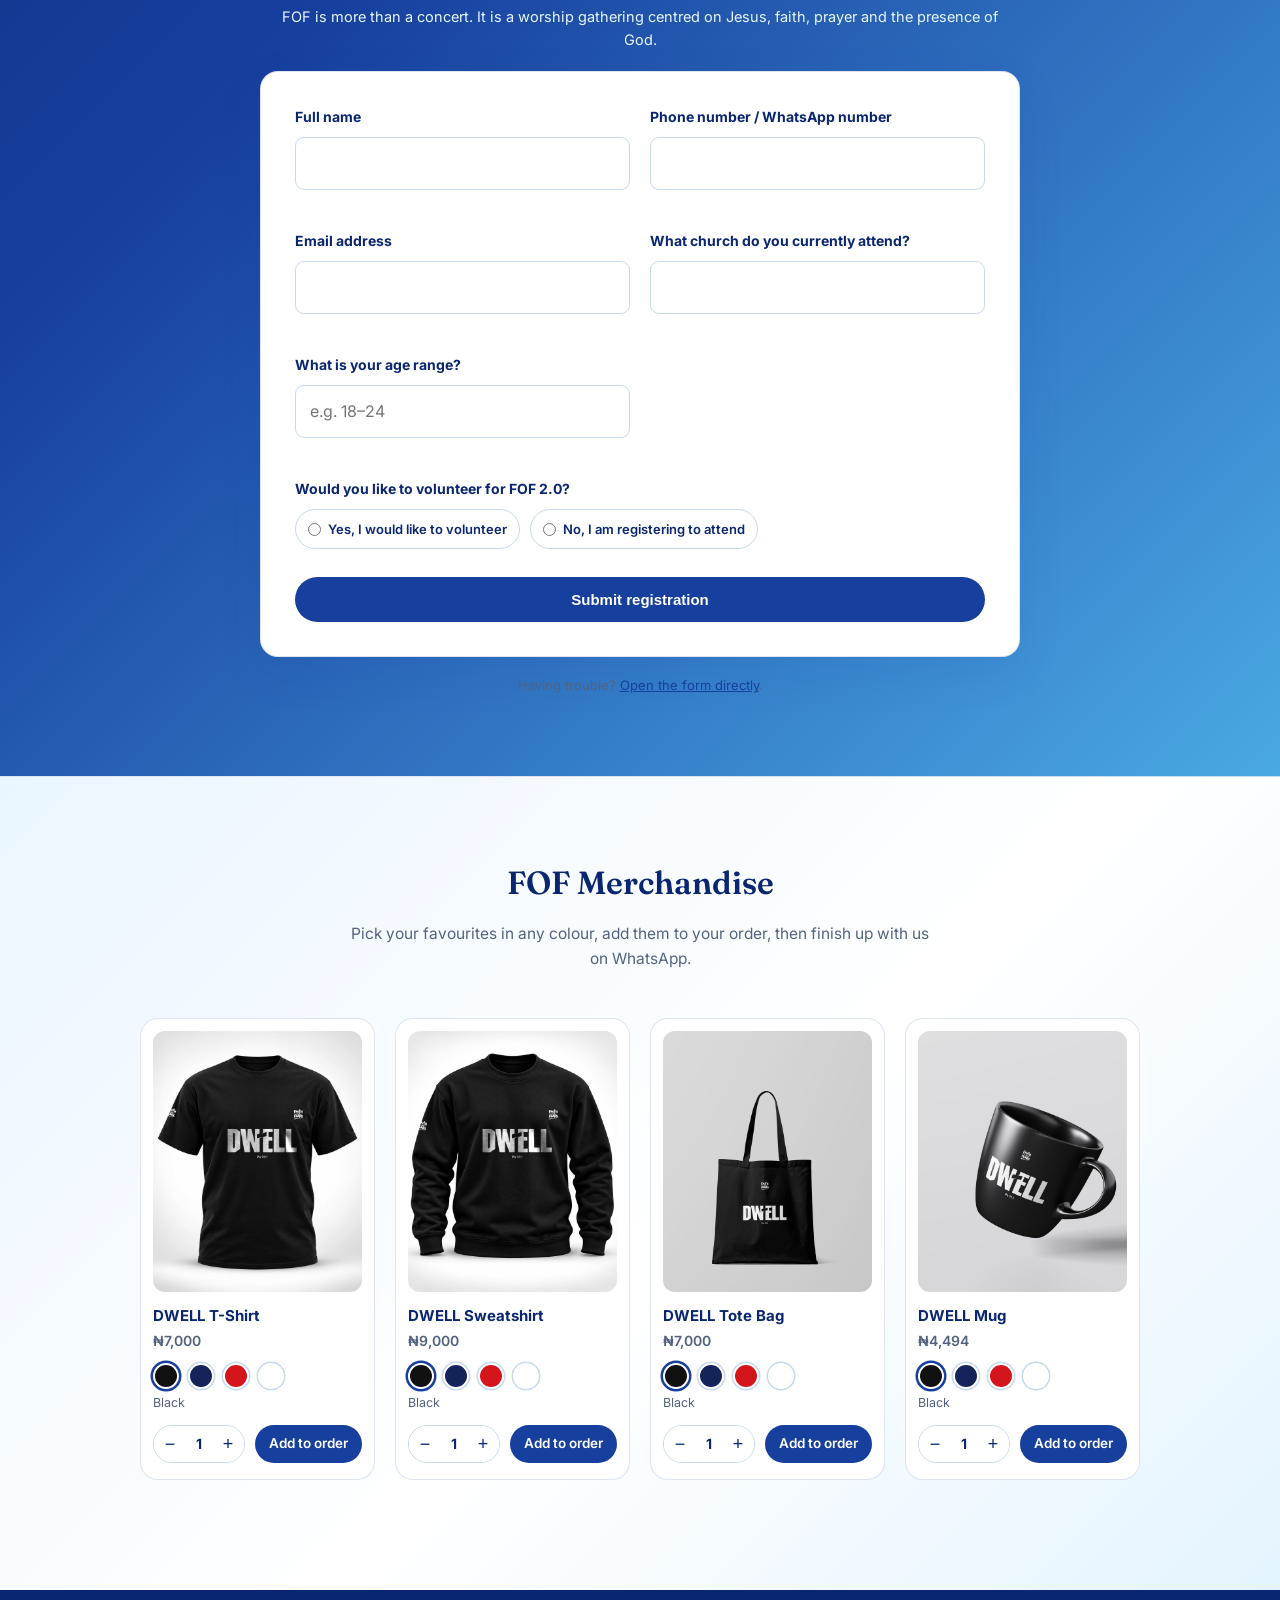
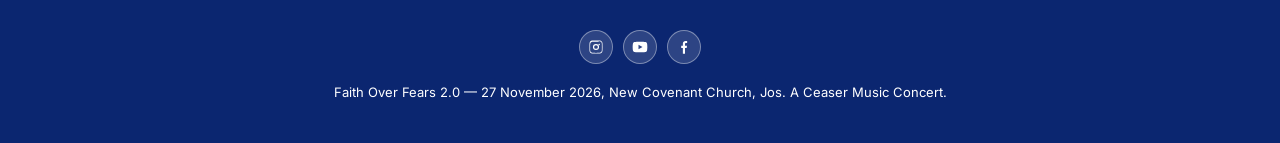
==== commit 6d031a3c: "Rebuild merch section with real photos and WhatsApp order flow Replaces the icon placeholders and Se" ====
--- a/Faith_Over_Fears_Landing_Page.html
+++ b/Faith_Over_Fears_Landing_Page.html
@@ -160,22 +160,6 @@
 .conditional-fields{display:none; grid-column:1/-1; padding-top:8px; margin-top:4px; border-top:1px solid var(--paper-line);}
 .conditional-fields.is-visible{display:block;}
 
-/* ---------- merchandise ---------- */
-.merch{padding:80px 28px; border-top:1px solid var(--paper-line); background:linear-gradient(135deg,#eaf6ff 0%,#fff 55%,#e4f4ff 100%);}
-.merch-wrap{position:relative; max-width:900px; margin:0 auto;}
-.merch-grid{
-  display:grid; grid-template-columns:repeat(auto-fit,minmax(150px,1fr)); gap:18px; max-width:460px; margin:0 auto 26px;
-}
-.merch-card{
-  background:#fff; border:1.5px solid var(--paper-line); border-radius:16px; padding:24px 16px; text-align:center;
-  display:block; text-decoration:none; transition:border-color .15s ease, box-shadow .15s ease;
-}
-.merch-card:hover,.merch-card:focus{border-color:var(--sky); box-shadow:0 10px 26px rgba(23,63,158,.14); outline:none;}
-.merch-icon{width:56px; height:56px; margin:0 auto 14px; color:var(--royal);}
-.merch-card h4{margin:0 0 4px; font-size:14.5px; color:var(--royal-deep);}
-.merch-card p{margin:0; font-size:13px; color:var(--mute); font-weight:600;}
-.merch-more{text-align:center;}
-
 /* ---------- social links ---------- */
 .social-row{display:flex; gap:10px; align-items:center; justify-content:center;}
 .social-btn{
@@ -200,6 +184,7 @@
   .field-grid{grid-template-columns:1fr; gap:0;}
 }
 </style>
+<link rel="stylesheet" href="merch.css">
 </head>
 <body>
 
@@ -331,28 +316,12 @@
   <p class="form-note">Having trouble? <a href="https://forms.gle/uZRjwtRyJ9sm1Yai8" style="color:var(--royal);">Open the form directly</a>.</p>
 </section>
 
-<section class="merch">
+<section class="merch" id="merch">
   <div class="section-head">
     <h2>FOF Merchandise</h2>
-    <p>Customised shirts, tote bags and more — shop and pay securely on Selar.</p>
-  </div>
-  <div class="merch-wrap">
-    <div class="merch-grid">
-      <a class="merch-card" href="https://selar.com/m/ceasermusic" target="_blank" rel="noopener">
-        <svg class="merch-icon" viewBox="0 0 24 24" fill="none" stroke="currentColor" stroke-width="1.4" stroke-linecap="round" stroke-linejoin="round"><path d="M8 3 4 6l1.2 2.4L7 7.5V20a1 1 0 0 0 1 1h8a1 1 0 0 0 1-1V7.5l1.8.9L20 6l-4-3a3 3 0 0 1-4 0Z"/></svg>
-        <h4>Customised T-Shirt</h4>
-        <p>&#8358;7,000</p>
-      </a>
-      <a class="merch-card" href="https://selar.com/m/ceasermusic" target="_blank" rel="noopener">
-        <svg class="merch-icon" viewBox="0 0 24 24" fill="none" stroke="currentColor" stroke-width="1.4" stroke-linecap="round" stroke-linejoin="round"><path d="M8.5 8V6.5a3.5 3.5 0 0 1 7 0V8"/><path d="M5 8h14l-1.3 11.5a1 1 0 0 1-1 .5H7.3a1 1 0 0 1-1-.5L5 8Z"/><path d="M5 8h14"/></svg>
-        <h4>Tote Bag</h4>
-        <p>&#8358;7,000</p>
-      </a>
-    </div>
-    <div class="merch-more">
-      <a class="btn btn-outline" href="https://selar.com/m/ceasermusic" target="_blank" rel="noopener">Shop all FOF merch on Selar</a>
-    </div>
-  </div>
+    <p>Pick your favourites in any colour, add them to your order, then finish up with us on WhatsApp.</p>
+  </div>
+  <div id="merch-root" class="merch-root"></div>
 </section>
 
 <footer>
@@ -456,5 +425,6 @@
   })();
 </script>
 
+<script src="merch.js"></script>
 </body>
 </html>
--- a/merch.css
+++ b/merch.css
@@ -0,0 +1,76 @@
+/* ---------- merchandise ---------- */
+.merch{padding:80px 28px 110px; border-top:1px solid var(--paper-line); background:linear-gradient(135deg,#eaf6ff 0%,#fff 55%,#e4f4ff 100%);}
+.merch-root{max-width:1000px; margin:0 auto;}
+.merch-grid{display:grid; grid-template-columns:repeat(auto-fit,minmax(210px,1fr)); gap:20px;}
+.merch-card{
+  background:#fff; border:1.5px solid var(--paper-line); border-radius:18px; padding:12px 12px 16px;
+  display:flex; flex-direction:column; transition:box-shadow .15s ease, border-color .15s ease;
+}
+.merch-card:hover{border-color:var(--sky); box-shadow:0 12px 30px rgba(23,63,158,.12);}
+.merch-photo{aspect-ratio:4/5; border-radius:12px; overflow:hidden; background:#eef1f6; margin-bottom:12px;}
+.merch-photo img{width:100%; height:100%; object-fit:cover; display:block;}
+.merch-card h4{margin:0 0 2px; font-family:'Inter',sans-serif; font-size:15px; font-weight:700; color:var(--royal-deep);}
+.merch-price{margin:0 0 10px; font-size:14px; font-weight:600; color:var(--mute);}
+.merch-swatches{display:flex; gap:9px; margin-bottom:4px;}
+.swatch{
+  width:26px; height:26px; border-radius:50%; border:2px solid #fff; box-shadow:0 0 0 1.5px #c8d9ed;
+  cursor:pointer; padding:0; transition:box-shadow .12s ease, transform .12s ease;
+}
+.swatch:hover{transform:scale(1.08);}
+.swatch[aria-checked="true"]{box-shadow:0 0 0 2.5px var(--royal);}
+.merch-colorname{font-size:12.5px; color:var(--mute); margin-bottom:12px; min-height:19px;}
+.merch-actions{display:flex; gap:10px; align-items:center; margin-top:auto;}
+.qty{display:flex; align-items:center; border:1.5px solid #c8d9ed; border-radius:999px; overflow:hidden;}
+.qty button{width:32px; height:36px; border:0; background:#fff; color:var(--royal-deep); font-size:18px; line-height:1; cursor:pointer;}
+.qty button:hover{background:#eef6ff;}
+.qty span{min-width:26px; text-align:center; font-size:14px; font-weight:700; color:var(--royal-deep);}
+.merch-add{
+  flex:1; height:38px; border:0; border-radius:999px; background:var(--royal); color:#fff;
+  font:inherit; font-size:13.5px; font-weight:600; cursor:pointer;
+}
+.merch-add:hover{background:var(--royal-deep);}
+.merch-add.is-added{background:#1f9d55;}
+
+.merch-order{
+  max-width:640px; margin:34px auto 0; padding:24px; background:#fff; border:1.5px solid var(--paper-line);
+  border-radius:18px; box-shadow:0 14px 36px rgba(23,63,158,.10);
+}
+.merch-order h3{margin:0 0 14px; font-size:20px; color:var(--royal-deep);}
+.merch-lines{list-style:none; margin:0 0 14px; padding:0;}
+.merch-lines li{display:flex; align-items:center; gap:12px; padding:10px 0; border-bottom:1px solid var(--paper-line); font-size:14px;}
+.merch-lines img{width:44px; height:55px; object-fit:cover; border-radius:8px; flex:none;}
+.merch-line-info{flex:1; min-width:0;}
+.merch-line-info strong{display:block; color:var(--royal-deep);}
+.merch-line-info span{color:var(--mute); font-size:13px;}
+.merch-line-total{font-weight:700; color:var(--royal-deep); white-space:nowrap;}
+.merch-remove{border:0; background:transparent; color:var(--mute); font-size:22px; line-height:1; cursor:pointer; padding:4px 6px;}
+.merch-remove:hover{color:#c0392b;}
+.merch-total{display:flex; justify-content:space-between; font-size:17px; font-weight:700; color:var(--royal-deep); margin-bottom:16px;}
+.merch-checkout{
+  display:flex; align-items:center; justify-content:center; gap:8px; width:100%; padding:14px 22px; border-radius:999px;
+  background:#25D366; color:#fff; font-weight:700; font-size:15px; text-decoration:none;
+}
+.merch-checkout:hover{background:#1ebe5b;}
+.merch-note{margin:12px 0 0; text-align:center; font-size:12.5px; color:var(--mute);}
+
+.merch-bar{
+  position:fixed; left:50%; bottom:16px; transform:translate(-50%,0); z-index:40; width:min(560px,calc(100% - 24px));
+  display:flex; align-items:center; gap:14px; padding:10px 10px 10px 20px; border-radius:999px;
+  background:var(--royal-deep); color:#fff; box-shadow:0 14px 36px rgba(4,18,68,.35);
+}
+.merch-bar[hidden]{display:none;}
+.merch-bar-info{flex:1; font-size:14px; font-weight:600; line-height:1.3;}
+.merch-bar-info small{display:block; font-weight:500; color:#D7F2FF; font-size:12px;}
+.merch-bar a{
+  background:#25D366; color:#fff; font-weight:700; font-size:14px; padding:11px 20px; border-radius:999px; text-decoration:none; white-space:nowrap;
+}
+@media (max-width:480px){
+  .merch{padding:64px 16px 110px;}
+  .merch-grid{grid-template-columns:repeat(2,1fr); gap:12px;}
+  .merch-card{padding:8px 8px 12px;}
+  .merch-card h4{font-size:13.5px;}
+  .merch-actions{flex-direction:column; align-items:stretch;}
+  .qty{justify-content:space-between;}
+  .qty button{flex:1;}
+  .merch-bar a{padding:11px 14px; font-size:13px;}
+}
